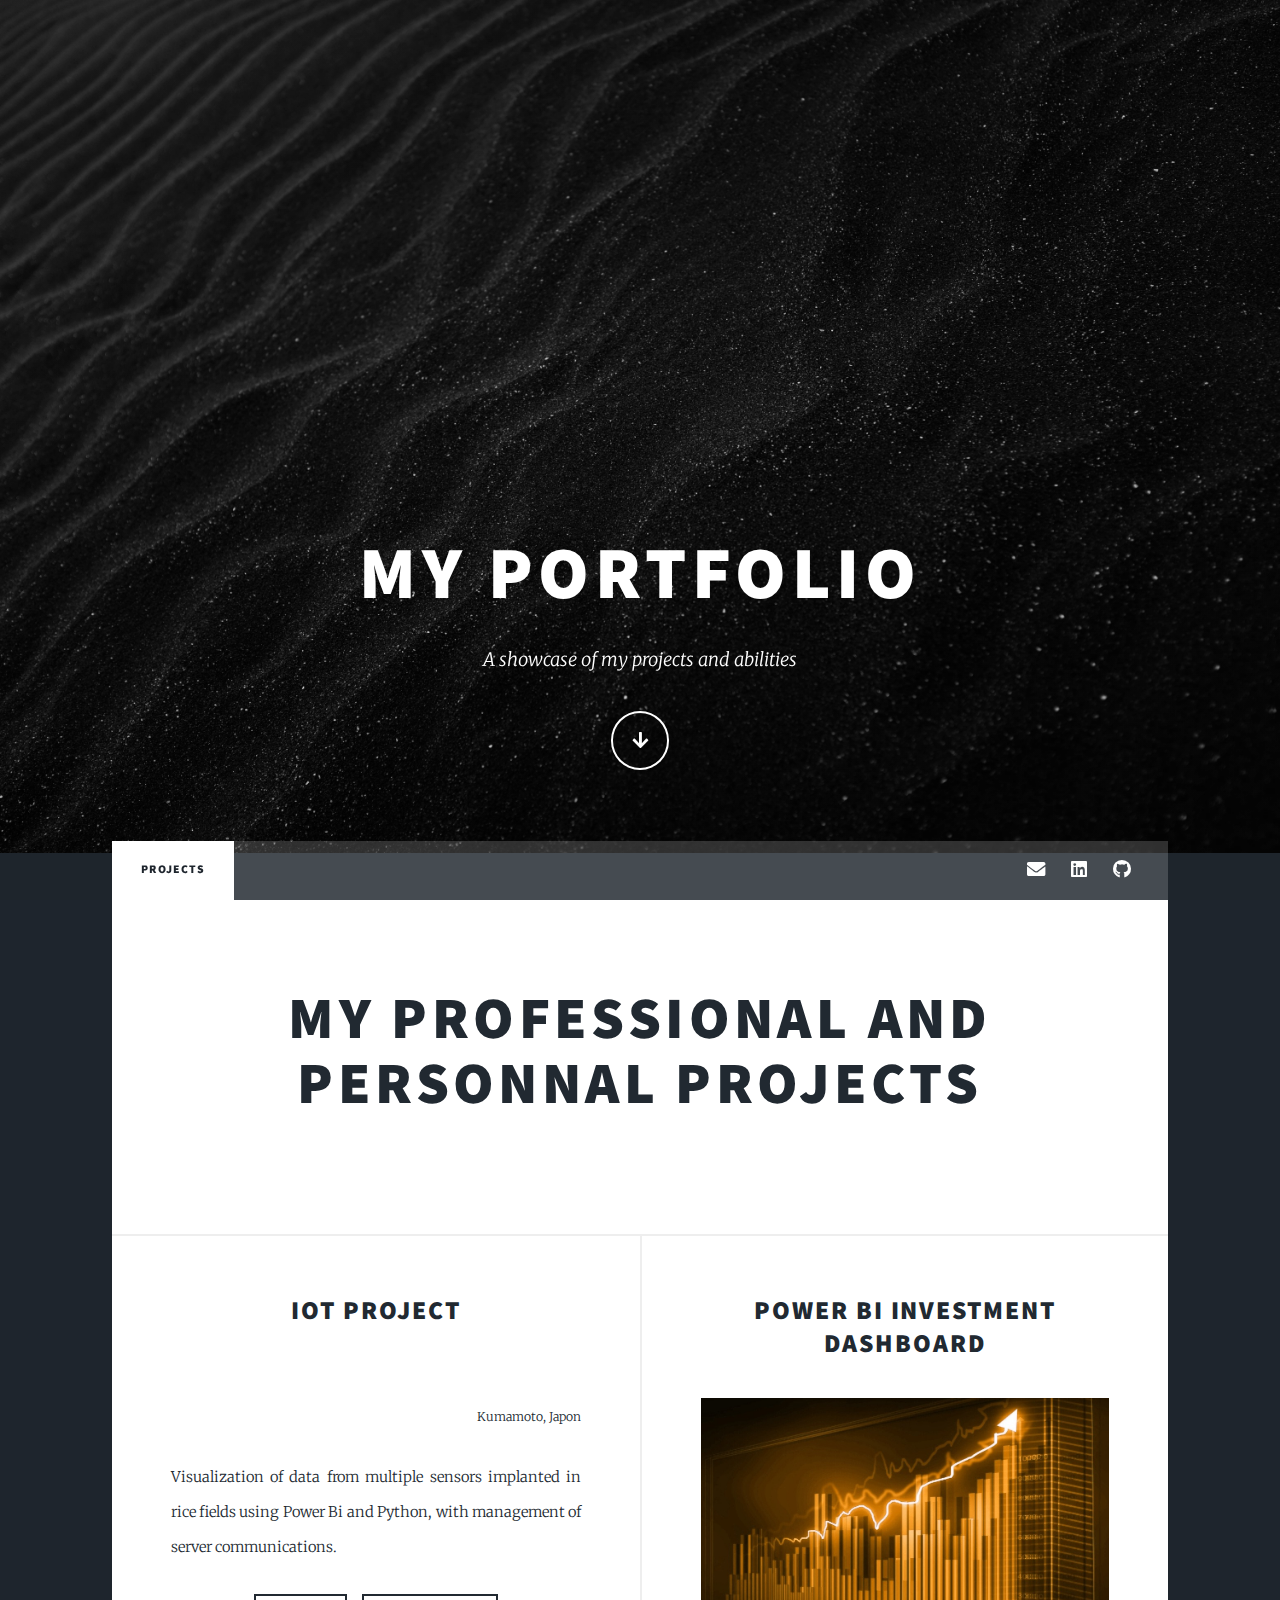
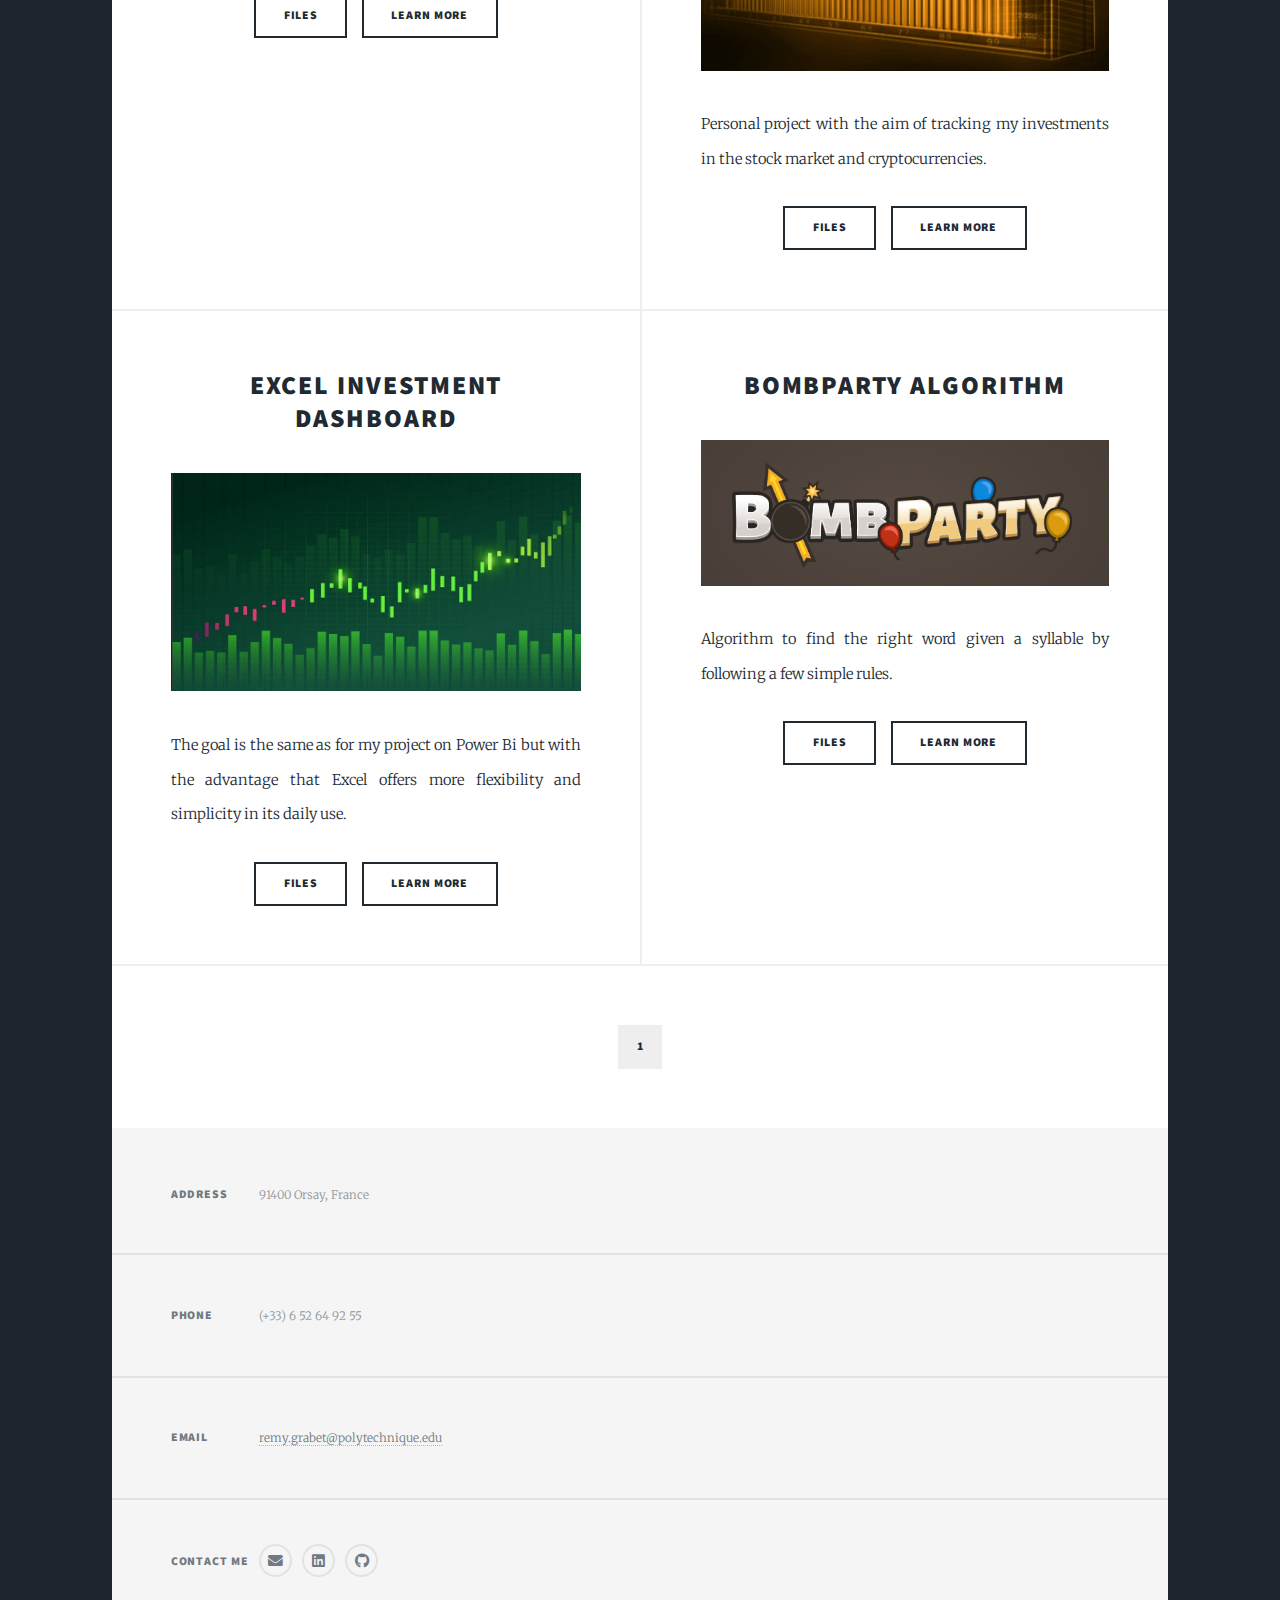
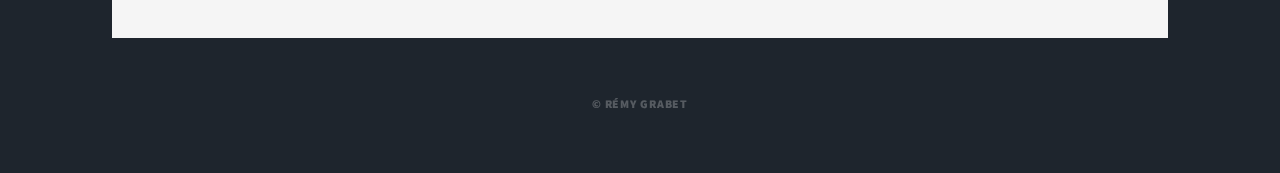
==== index.html @ b2625f57 "Add files via upload" ====
<!DOCTYPE HTML>
<!--
	Massively by HTML5 UP
	html5up.net | @ajlkn
	Free for personal and commercial use under the CCA 3.0 license (html5up.net/license)
-->
<html>
	<head>
		<title>My Portfolio</title>
		<meta charset="utf-8" />
		<meta name="viewport" content="width=device-width, initial-scale=1, user-scalable=no" />
		<link rel="stylesheet" href="assets/css/main.css" />
		<noscript><link rel="stylesheet" href="assets/css/noscript.css" /></noscript>
	</head>
	<body class="is-preload">

		<!-- Wrapper -->
			<div id="wrapper" class="fade-in">

				<!-- Intro -->
					<div id="intro">
						<h1>My Portfolio</h1>
						<p>A showcase of my projects and abilities</p>
						<ul class="actions">
							<li><a href="#header" class="button icon solid solo fa-arrow-down scrolly">Continue</a></li>
						</ul>
					</div>

				<!-- Header -->
					<header id="header">
						<a class="logo">Rémy Grabet</a>
					</header>

				<!-- Nav -->
					<nav id="nav">
						<ul class="links"> 
							<li class="active"><a>Projects</a></li>
						</ul>
						<ul class="icons">
							<li><a href="mailto:remy.grabet@polytechnique.edu" class="icon solid fa-envelope"><span class="label">Email</span></a></li>
							<li><a href="https://www.linkedin.com/in/remy-grabet-832375289/" class="icon brands fa-linkedin" target="_blank"><span class="label">Linkedin</span></a></li>
							<li><a href="https://github.com/thespicyy" class="icon brands fa-github" target="_blank"><span class="label">GitHub</span></a></li>
						</ul>						
					</nav>

				<!-- Main -->
					<div id="main">

						<!-- Featured Post -->
							<article class="post featured">
								<header class="major">
									<h2>My professional and personnal projects</h2>
								</header>
							</article>

						<!-- Posts -->
							<section class="posts">
								<article>
									<header>
										<h2><a href="iot_project.html">IOT Project</a></h2> <!-- Lier ça aux images de Power Bi que j'affiche sur une autre page -->
									</header>									
									<img src="images/iot_project.jpg" alt="" class="image fit" />
									<p style="text-align: right; font-size: smaller;">Kumamoto, Japon</p>
									<p>Visualization of data from multiple sensors implanted in rice fields using Power Bi and Python, with management of server communications.</p>
									<ul class="actions special">
										<li><a href="https://github.com/thespicyy/IOT-Project" class="button" target="_blank">Files</a></li>
										<li><a href="iot_project.html" class="button">Learn More</a></li>
									</ul>									
								</article>
								<article>
									<header>
										<h2><a href="pbi_dashboard.html">Power Bi Investment Dashboard</a></h2> <!-- Lier ça aux images de Power Bi que j'affiche sur une autre page -->
									</header>
									<img src="images/invest_pbi.jpeg" alt="" class="image fit" />
									<p>Personal project with the aim of tracking my investments in the stock market and cryptocurrencies.</p>
									<ul class="actions special">
										<li><a href="https://github.com/thespicyy/Investment-dashboard" class="button" target="_blank">Files</a></li>
										<li><a href="pbi_dashboard.html" class="button">Learn More</a></li>
									</ul>
								</article>
								<article>
									<header>
										<h2><a href="excel_dashboard.html">Excel Investment Dashboard</a></h2> <!-- Lier ça aux images de Power Bi que j'affiche sur une autre page -->
									</header>
									<img src="images/invest_excel.jpeg" alt="" class="image fit" />
									<p>The goal is the same as for my project on Power Bi but with the advantage that Excel offers more flexibility and simplicity in its daily use.</p>
									<ul class="actions special">
										<li><a href="https://github.com/thespicyy/Excel-Investment-Dashboard" class="button" target="_blank">Files</a></li>
										<li><a href="excel_dashboard.html" class="button">Learn More</a></li>
									</ul>
								</article>
								<article>
									<header>
										<h2><a href="bombparty.html">Bombparty algorithm</a></h2> <!-- Lier ça aux images de Power Bi que j'affiche sur une autre page -->
									</header>
									<img src="images/bombparty.png" alt="" class="image fit" />
									<p>Algorithm to find the right word given a syllable by following a few simple rules.</p>
									<ul class="actions special">
										<li><a href="https://github.com/thespicyy/Bombparty" class="button" target="_blank">Files</a></li>
										<li><a href="bombparty.html" class="button">Learn More</a></li>
									</ul>
								</article>
							</section>

						<!-- Footer -->
							<footer>
								<div class="pagination">
									<!--<a href="#" class="previous">Prev</a>-->
									<a class="page active">1</a>
								</div>
							</footer>

					</div>

				<!-- Footer -->
					<footer id="footer">
						<section class="split contact">
							<section class="alt">
								<h3>Address</h3>
								<p>91400 Orsay, France</p>
							</section>
							<section>
								<h3>Phone</h3>
								<p>(+33) 6 52 64 92 55</p>
							</section>
							<section>
								<h3>Email</h3>
								<p><a href="mailto:remy.grabet@polytechnique.edu">remy.grabet@polytechnique.edu</a></p>
							</section>
							<section>
								<h3>Contact me</h3>
								<ul class="icons alt">
									<li><a href="mailto:remy.grabet@polytechnique.edu" class="icon solid fa-envelope"><span class="label">Email</span></a></li>
									<li><a href="https://www.linkedin.com/in/remy-grabet-832375289/" class="icon brands fa-linkedin" target="_blank"><span class="label">Linkedin</span></a></li>
									<li><a href="https://github.com/thespicyy" class="icon brands fa-github" target="_blank"><span class="label">GitHub</span></a></li>
								</ul>
							</section>
						</section>
					</footer>

					<!-- Copyright -->
					<div id="copyright">
						<ul><li>&copy; Rémy Grabet</li></ul>
					</div>


			</div>

		<!-- Scripts -->
			<script src="assets/js/jquery.min.js"></script>
			<script src="assets/js/jquery.scrollex.min.js"></script>
			<script src="assets/js/jquery.scrolly.min.js"></script>
			<script src="assets/js/browser.min.js"></script>
			<script src="assets/js/breakpoints.min.js"></script>
			<script src="assets/js/util.js"></script>
			<script src="assets/js/main.js"></script>

	</body>
</html>
---- assets/css/main.css ----
@import url(fontawesome-all.min.css);
@import url("https://fonts.googleapis.com/css?family=Merriweather:300,700,300italic,700italic|Source+Sans+Pro:900");

/*
	Massively by HTML5 UP
	html5up.net | @ajlkn
	Free for personal and commercial use under the CCA 3.0 license (html5up.net/license)
*/

html, body, div, span, applet, object,
iframe, h1, h2, h3, h4, h5, h6, p, blockquote,
pre, a, abbr, acronym, address, big, cite,
code, del, dfn, em, img, ins, kbd, q, s, samp,
small, strike, strong, sub, sup, tt, var, b,
u, i, center, dl, dt, dd, ol, ul, li, fieldset,
form, label, legend, table, caption, tbody,
tfoot, thead, tr, th, td, article, aside,
canvas, details, embed, figure, figcaption,
footer, header, hgroup, menu, nav, output, ruby,
section, summary, time, mark, audio, video {
	margin: 0;
	padding: 0;
	border: 0;
	font-size: 100%;
	font: inherit;
	vertical-align: baseline;}

article, aside, details, figcaption, figure,
footer, header, hgroup, menu, nav, section {
	display: block;}

body {
	line-height: 1;
}

ol, ul {
	list-style: none;
}

blockquote, q {
	quotes: none;
}

	blockquote:before, blockquote:after, q:before, q:after {
		content: '';
		content: none;
	}

table {
	border-collapse: collapse;
	border-spacing: 0;
}

body {
	-webkit-text-size-adjust: none;
}

mark {
	background-color: transparent;
	color: inherit;
}

input::-moz-focus-inner {
	border: 0;
	padding: 0;
}

input, select, textarea {
	-moz-appearance: none;
	-webkit-appearance: none;
	-ms-appearance: none;
	appearance: none;
}

/* Basic */

	@-ms-viewport {
		width: device-width;
	}

	body {
		-ms-overflow-style: scrollbar;
	}

	@media screen and (max-width: 480px) {

		html, body {
			min-width: 320px;
		}

	}

	html {
		box-sizing: border-box;
	}

	*, *:before, *:after {
		box-sizing: inherit;
	}

	body {
		background-color: #1e252d;
	}

		body.is-preload *, body.is-preload *:before, body.is-preload *:after {
			-moz-animation: none !important;
			-webkit-animation: none !important;
			-ms-animation: none !important;
			animation: none !important;
			-moz-transition: none !important;
			-webkit-transition: none !important;
			-ms-transition: none !important;
			transition: none !important;
		}

/* Type */

	html {
		font-size: 16pt;
	}

		@media screen and (max-width: 1680px) {

			html {
				font-size: 12pt;
			}

		}

		@media screen and (max-width: 1280px) {

			html {
				font-size: 11pt;
			}

		}

		@media screen and (max-width: 360px) {

			html {
				font-size: 10pt;
			}

		}

	body {
		color: #212931;
	}

	body, input, select, textarea {
		font-family: "Merriweather", Georgia, serif;
		font-weight: 300;
		font-size: 1rem;
		line-height: 2.375;
	}

	a {
		-moz-transition: color 0.2s ease-in-out, background-color 0.2s ease-in-out, border-color 0.2s ease-in-out, box-shadow 0.2s ease-in-out;
		-webkit-transition: color 0.2s ease-in-out, background-color 0.2s ease-in-out, border-color 0.2s ease-in-out, box-shadow 0.2s ease-in-out;
		-ms-transition: color 0.2s ease-in-out, background-color 0.2s ease-in-out, border-color 0.2s ease-in-out, box-shadow 0.2s ease-in-out;
		transition: color 0.2s ease-in-out, background-color 0.2s ease-in-out, border-color 0.2s ease-in-out, box-shadow 0.2s ease-in-out;
		border-bottom: dotted 1px;
		text-decoration: none;
	}

		a:hover {
			border-bottom-color: transparent;
		}

	strong, b {
		font-weight: 600;
	}

	em, i {
		font-style: italic;
	}

	p {
		text-align: justify;
		margin: 0 0 2rem 0;
	}

	h1, h2, h3, h4, h5, h6 {
		font-family: "Source Sans Pro", Helvetica, sans-serif;
		font-weight: 900;
		line-height: 1.5;
		letter-spacing: 0.075em;
		text-transform: uppercase;
		margin: 0 0 1rem 0;
	}

		h1 a, h2 a, h3 a, h4 a, h5 a, h6 a {
			border-bottom: 0;
			color: inherit;
			text-decoration: none;
		}

	h1 {
		font-size: 4rem;
		line-height: 1.1;
		margin: 0 0 2rem 0;
	}

	h2 {
		font-size: 1.75rem;
		line-height: 1.3;
		margin: 0 0 1.5rem 0;
	}

	h3 {
		font-size: 1.25rem;
		margin: 0 0 1.5rem 0;
	}

	h4 {
		font-size: 1rem;
	}

	h5 {
		font-size: 0.9rem;
	}

	h6 {
		font-size: 0.8rem;
	}

	sub {
		font-size: 0.8rem;
		position: relative;
		top: 0.5rem;
	}

	sup {
		font-size: 0.8rem;
		position: relative;
		top: -0.5rem;
	}

	blockquote {
		border-left: solid 4px;
		font-style: italic;
		margin: 0 0 2rem 0;
		padding: 0.5rem 0 0.5rem 2rem;
	}

	code {
		border: solid 2px;
		font-family: "Courier New", monospace;
		font-size: 0.9rem;
		margin: 0 0.25rem;
		padding: 0.25rem 0.65rem;
	}

	pre {
		-webkit-overflow-scrolling: touch;
		font-family: "Courier New", monospace;
		font-size: 0.9rem;
		margin: 0 0 2rem 0;
	}

		pre code {
			display: block;
			line-height: 1.75;
			padding: 1rem 1.5rem;
			overflow-x: auto;
		}

	hr {
		border: 0;
		border-bottom: solid 2px;
		margin: 3rem 0;
	}

		hr.major {
			margin: 5rem 0;
		}

	.align-left {
		text-align: left;
	}

	.align-center {
		text-align: center;
	}

	.align-right {
		text-align: right;
	}

	input, select, textarea {
		color: #212931;
	}

	a {
		color: #212931;
		border-bottom-color: rgba(33, 41, 49, 0.5);
	}

		a:hover {
			border-bottom-color: transparent;
			color: #31a78c !important;
		}

	strong, b {
		color: #212931;
	}

	h1, h2, h3, h4, h5, h6 {
		color: #212931;
	}

	blockquote {
		border-left-color: #eeeeee;
	}

	code {
		background: rgba(220, 220, 220, 0.25);
		border-color: #eeeeee;
	}

	hr {
		border-bottom-color: #eeeeee;
	}

	
/* Row */

	.row {
		display: flex;
		flex-wrap: wrap;
		box-sizing: border-box;
		align-items: stretch;
	}

		.row > * {
			box-sizing: border-box;
		}

		.row.gtr-uniform > * > :last-child {
			margin-bottom: 0;
		}

		.row.aln-left {
			justify-content: flex-start;
		}

		.row.aln-center {
			justify-content: center;
		}

		.row.aln-right {
			justify-content: flex-end;
		}

		.row.aln-top {
			align-items: flex-start;
		}

		.row.aln-middle {
			align-items: center;
		}

		.row.aln-bottom {
			align-items: flex-end;
		}

		.row > .imp {
			order: -1;
		}

		.row > .col-1 {
			width: 8.33333%;
		}

		.row > .off-1 {
			margin-left: 8.33333%;
		}

		.row > .col-2 {
			width: 16.66667%;
		}

		.row > .off-2 {
			margin-left: 16.66667%;
		}

		.row > .col-3 {
			width: 25%;
		}

		.row > .off-3 {
			margin-left: 25%;
		}

		.row > .col-4 {
			width: 33.33333%;
		}

		.row > .off-4 {
			margin-left: 33.33333%;
		}

		.row > .col-5 {
			width: 41.66667%;
		}

		.row > .off-5 {
			margin-left: 41.66667%;
		}

		.row > .col-6 {
			width: 50%;
		}

		.row > .off-6 {
			margin-left: 50%;
		}

		.row > .col-7 {
			width: 58.33333%;
		}

		.row > .off-7 {
			margin-left: 58.33333%;
		}

		.row > .col-8 {
			width: 66.66667%;
		}

		.row > .off-8 {
			margin-left: 66.66667%;
		}

		.row > .col-9 {
			width: 75%;
		}

		.row > .off-9 {
			margin-left: 75%;
		}

		.row > .col-10 {
			width: 83.33333%;
		}

		.row > .off-10 {
			margin-left: 83.33333%;
		}

		.row > .col-11 {
			width: 91.66667%;
		}

		.row > .off-11 {
			margin-left: 91.66667%;
		}

		.row > .col-12 {
			width: 100%;
		}

		.row > .off-12 {
			margin-left: 100%;
		}

		.row.gtr-0 {
			margin-top: 0;
			margin-left: 0rem;
		}

			.row.gtr-0 > * {
				padding: 0 0 0 0rem;
			}

			.row.gtr-0.gtr-uniform {
				margin-top: 0rem;
			}

				.row.gtr-0.gtr-uniform > * {
					padding-top: 0rem;
				}

		.row.gtr-25 {
			margin-top: 0;
			margin-left: -0.375rem;
		}

			.row.gtr-25 > * {
				padding: 0 0 0 0.375rem;
			}

			.row.gtr-25.gtr-uniform {
				margin-top: -0.375rem;
			}

				.row.gtr-25.gtr-uniform > * {
					padding-top: 0.375rem;
				}

		.row.gtr-50 {
			margin-top: 0;
			margin-left: -0.75rem;
		}

			.row.gtr-50 > * {
				padding: 0 0 0 0.75rem;
			}

			.row.gtr-50.gtr-uniform {
				margin-top: -0.75rem;
			}

				.row.gtr-50.gtr-uniform > * {
					padding-top: 0.75rem;
				}

		.row {
			margin-top: 0;
			margin-left: -1.5rem;
		}

			.row > * {
				padding: 0 0 0 1.5rem;
			}

			.row.gtr-uniform {
				margin-top: -1.5rem;
			}

				.row.gtr-uniform > * {
					padding-top: 1.5rem;
				}

		.row.gtr-150 {
			margin-top: 0;
			margin-left: -2.25rem;
		}

			.row.gtr-150 > * {
				padding: 0 0 0 2.25rem;
			}

			.row.gtr-150.gtr-uniform {
				margin-top: -2.25rem;
			}

				.row.gtr-150.gtr-uniform > * {
					padding-top: 2.25rem;
				}

		.row.gtr-200 {
			margin-top: 0;
			margin-left: -3rem;
		}

			.row.gtr-200 > * {
				padding: 0 0 0 3rem;
			}

			.row.gtr-200.gtr-uniform {
				margin-top: -3rem;
			}

				.row.gtr-200.gtr-uniform > * {
					padding-top: 3rem;
				}

		@media screen and (max-width: 1680px) {

			.row {
				display: flex;
				flex-wrap: wrap;
				box-sizing: border-box;
				align-items: stretch;
			}

				.row > * {
					box-sizing: border-box;
				}

				.row.gtr-uniform > * > :last-child {
					margin-bottom: 0;
				}

				.row.aln-left {
					justify-content: flex-start;
				}

				.row.aln-center {
					justify-content: center;
				}

				.row.aln-right {
					justify-content: flex-end;
				}

				.row.aln-top {
					align-items: flex-start;
				}

				.row.aln-middle {
					align-items: center;
				}

				.row.aln-bottom {
					align-items: flex-end;
				}

				.row > .imp-xlarge {
					order: -1;
				}

				.row > .col-1-xlarge {
					width: 8.33333%;
				}

				.row > .off-1-xlarge {
					margin-left: 8.33333%;
				}

				.row > .col-2-xlarge {
					width: 16.66667%;
				}

				.row > .off-2-xlarge {
					margin-left: 16.66667%;
				}

				.row > .col-3-xlarge {
					width: 25%;
				}

				.row > .off-3-xlarge {
					margin-left: 25%;
				}

				.row > .col-4-xlarge {
					width: 33.33333%;
				}

				.row > .off-4-xlarge {
					margin-left: 33.33333%;
				}

				.row > .col-5-xlarge {
					width: 41.66667%;
				}

				.row > .off-5-xlarge {
					margin-left: 41.66667%;
				}

				.row > .col-6-xlarge {
					width: 50%;
				}

				.row > .off-6-xlarge {
					margin-left: 50%;
				}

				.row > .col-7-xlarge {
					width: 58.33333%;
				}

				.row > .off-7-xlarge {
					margin-left: 58.33333%;
				}

				.row > .col-8-xlarge {
					width: 66.66667%;
				}

				.row > .off-8-xlarge {
					margin-left: 66.66667%;
				}

				.row > .col-9-xlarge {
					width: 75%;
				}

				.row > .off-9-xlarge {
					margin-left: 75%;
				}

				.row > .col-10-xlarge {
					width: 83.33333%;
				}

				.row > .off-10-xlarge {
					margin-left: 83.33333%;
				}

				.row > .col-11-xlarge {
					width: 91.66667%;
				}

				.row > .off-11-xlarge {
					margin-left: 91.66667%;
				}

				.row > .col-12-xlarge {
					width: 100%;
				}

				.row > .off-12-xlarge {
					margin-left: 100%;
				}

				.row.gtr-0 {
					margin-top: 0;
					margin-left: 0rem;
				}

					.row.gtr-0 > * {
						padding: 0 0 0 0rem;
					}

					.row.gtr-0.gtr-uniform {
						margin-top: 0rem;
					}

						.row.gtr-0.gtr-uniform > * {
							padding-top: 0rem;
						}

				.row.gtr-25 {
					margin-top: 0;
					margin-left: -0.375rem;
				}

					.row.gtr-25 > * {
						padding: 0 0 0 0.375rem;
					}

					.row.gtr-25.gtr-uniform {
						margin-top: -0.375rem;
					}

						.row.gtr-25.gtr-uniform > * {
							padding-top: 0.375rem;
						}

				.row.gtr-50 {
					margin-top: 0;
					margin-left: -0.75rem;
				}

					.row.gtr-50 > * {
						padding: 0 0 0 0.75rem;
					}

					.row.gtr-50.gtr-uniform {
						margin-top: -0.75rem;
					}

						.row.gtr-50.gtr-uniform > * {
							padding-top: 0.75rem;
						}

				.row {
					margin-top: 0;
					margin-left: -1.5rem;
				}

					.row > * {
						padding: 0 0 0 1.5rem;
					}

					.row.gtr-uniform {
						margin-top: -1.5rem;
					}

						.row.gtr-uniform > * {
							padding-top: 1.5rem;
						}

				.row.gtr-150 {
					margin-top: 0;
					margin-left: -2.25rem;
				}

					.row.gtr-150 > * {
						padding: 0 0 0 2.25rem;
					}

					.row.gtr-150.gtr-uniform {
						margin-top: -2.25rem;
					}

						.row.gtr-150.gtr-uniform > * {
							padding-top: 2.25rem;
						}

				.row.gtr-200 {
					margin-top: 0;
					margin-left: -3rem;
				}

					.row.gtr-200 > * {
						padding: 0 0 0 3rem;
					}

					.row.gtr-200.gtr-uniform {
						margin-top: -3rem;
					}

						.row.gtr-200.gtr-uniform > * {
							padding-top: 3rem;
						}

		}

		@media screen and (max-width: 1280px) {

			.row {
				display: flex;
				flex-wrap: wrap;
				box-sizing: border-box;
				align-items: stretch;
			}

				.row > * {
					box-sizing: border-box;
				}

				.row.gtr-uniform > * > :last-child {
					margin-bottom: 0;
				}

				.row.aln-left {
					justify-content: flex-start;
				}

				.row.aln-center {
					justify-content: center;
				}

				.row.aln-right {
					justify-content: flex-end;
				}

				.row.aln-top {
					align-items: flex-start;
				}

				.row.aln-middle {
					align-items: center;
				}

				.row.aln-bottom {
					align-items: flex-end;
				}

				.row > .imp-large {
					order: -1;
				}

				.row > .col-1-large {
					width: 8.33333%;
				}

				.row > .off-1-large {
					margin-left: 8.33333%;
				}

				.row > .col-2-large {
					width: 16.66667%;
				}

				.row > .off-2-large {
					margin-left: 16.66667%;
				}

				.row > .col-3-large {
					width: 25%;
				}

				.row > .off-3-large {
					margin-left: 25%;
				}

				.row > .col-4-large {
					width: 33.33333%;
				}

				.row > .off-4-large {
					margin-left: 33.33333%;
				}

				.row > .col-5-large {
					width: 41.66667%;
				}

				.row > .off-5-large {
					margin-left: 41.66667%;
				}

				.row > .col-6-large {
					width: 50%;
				}

				.row > .off-6-large {
					margin-left: 50%;
				}

				.row > .col-7-large {
					width: 58.33333%;
				}

				.row > .off-7-large {
					margin-left: 58.33333%;
				}

				.row > .col-8-large {
					width: 66.66667%;
				}

				.row > .off-8-large {
					margin-left: 66.66667%;
				}

				.row > .col-9-large {
					width: 75%;
				}

				.row > .off-9-large {
					margin-left: 75%;
				}

				.row > .col-10-large {
					width: 83.33333%;
				}

				.row > .off-10-large {
					margin-left: 83.33333%;
				}

				.row > .col-11-large {
					width: 91.66667%;
				}

				.row > .off-11-large {
					margin-left: 91.66667%;
				}

				.row > .col-12-large {
					width: 100%;
				}

				.row > .off-12-large {
					margin-left: 100%;
				}

				.row.gtr-0 {
					margin-top: 0;
					margin-left: 0rem;
				}

					.row.gtr-0 > * {
						padding: 0 0 0 0rem;
					}

					.row.gtr-0.gtr-uniform {
						margin-top: 0rem;
					}

						.row.gtr-0.gtr-uniform > * {
							padding-top: 0rem;
						}

				.row.gtr-25 {
					margin-top: 0;
					margin-left: -0.375rem;
				}

					.row.gtr-25 > * {
						padding: 0 0 0 0.375rem;
					}

					.row.gtr-25.gtr-uniform {
						margin-top: -0.375rem;
					}

						.row.gtr-25.gtr-uniform > * {
							padding-top: 0.375rem;
						}

				.row.gtr-50 {
					margin-top: 0;
					margin-left: -0.75rem;
				}

					.row.gtr-50 > * {
						padding: 0 0 0 0.75rem;
					}

					.row.gtr-50.gtr-uniform {
						margin-top: -0.75rem;
					}

						.row.gtr-50.gtr-uniform > * {
							padding-top: 0.75rem;
						}

				.row {
					margin-top: 0;
					margin-left: -1.5rem;
				}

					.row > * {
						padding: 0 0 0 1.5rem;
					}

					.row.gtr-uniform {
						margin-top: -1.5rem;
					}

						.row.gtr-uniform > * {
							padding-top: 1.5rem;
						}

				.row.gtr-150 {
					margin-top: 0;
					margin-left: -2.25rem;
				}

					.row.gtr-150 > * {
						padding: 0 0 0 2.25rem;
					}

					.row.gtr-150.gtr-uniform {
						margin-top: -2.25rem;
					}

						.row.gtr-150.gtr-uniform > * {
							padding-top: 2.25rem;
						}

				.row.gtr-200 {
					margin-top: 0;
					margin-left: -3rem;
				}

					.row.gtr-200 > * {
						padding: 0 0 0 3rem;
					}

					.row.gtr-200.gtr-uniform {
						margin-top: -3rem;
					}

						.row.gtr-200.gtr-uniform > * {
							padding-top: 3rem;
						}

		}

		@media screen and (max-width: 980px) {

			.row {
				display: flex;
				flex-wrap: wrap;
				box-sizing: border-box;
				align-items: stretch;
			}

				.row > * {
					box-sizing: border-box;
				}

				.row.gtr-uniform > * > :last-child {
					margin-bottom: 0;
				}

				.row.aln-left {
					justify-content: flex-start;
				}

				.row.aln-center {
					justify-content: center;
				}

				.row.aln-right {
					justify-content: flex-end;
				}

				.row.aln-top {
					align-items: flex-start;
				}

				.row.aln-middle {
					align-items: center;
				}

				.row.aln-bottom {
					align-items: flex-end;
				}

				.row > .imp-medium {
					order: -1;
				}

				.row > .col-1-medium {
					width: 8.33333%;
				}

				.row > .off-1-medium {
					margin-left: 8.33333%;
				}

				.row > .col-2-medium {
					width: 16.66667%;
				}

				.row > .off-2-medium {
					margin-left: 16.66667%;
				}

				.row > .col-3-medium {
					width: 25%;
				}

				.row > .off-3-medium {
					margin-left: 25%;
				}

				.row > .col-4-medium {
					width: 33.33333%;
				}

				.row > .off-4-medium {
					margin-left: 33.33333%;
				}

				.row > .col-5-medium {
					width: 41.66667%;
				}

				.row > .off-5-medium {
					margin-left: 41.66667%;
				}

				.row > .col-6-medium {
					width: 50%;
				}

				.row > .off-6-medium {
					margin-left: 50%;
				}

				.row > .col-7-medium {
					width: 58.33333%;
				}

				.row > .off-7-medium {
					margin-left: 58.33333%;
				}

				.row > .col-8-medium {
					width: 66.66667%;
				}

				.row > .off-8-medium {
					margin-left: 66.66667%;
				}

				.row > .col-9-medium {
					width: 75%;
				}

				.row > .off-9-medium {
					margin-left: 75%;
				}

				.row > .col-10-medium {
					width: 83.33333%;
				}

				.row > .off-10-medium {
					margin-left: 83.33333%;
				}

				.row > .col-11-medium {
					width: 91.66667%;
				}

				.row > .off-11-medium {
					margin-left: 91.66667%;
				}

				.row > .col-12-medium {
					width: 100%;
				}

				.row > .off-12-medium {
					margin-left: 100%;
				}

				.row.gtr-0 {
					margin-top: 0;
					margin-left: 0rem;
				}

					.row.gtr-0 > * {
						padding: 0 0 0 0rem;
					}

					.row.gtr-0.gtr-uniform {
						margin-top: 0rem;
					}

						.row.gtr-0.gtr-uniform > * {
							padding-top: 0rem;
						}

				.row.gtr-25 {
					margin-top: 0;
					margin-left: -0.375rem;
				}

					.row.gtr-25 > * {
						padding: 0 0 0 0.375rem;
					}

					.row.gtr-25.gtr-uniform {
						margin-top: -0.375rem;
					}

						.row.gtr-25.gtr-uniform > * {
							padding-top: 0.375rem;
						}

				.row.gtr-50 {
					margin-top: 0;
					margin-left: -0.75rem;
				}

					.row.gtr-50 > * {
						padding: 0 0 0 0.75rem;
					}

					.row.gtr-50.gtr-uniform {
						margin-top: -0.75rem;
					}

						.row.gtr-50.gtr-uniform > * {
							padding-top: 0.75rem;
						}

				.row {
					margin-top: 0;
					margin-left: -1.5rem;
				}

					.row > * {
						padding: 0 0 0 1.5rem;
					}

					.row.gtr-uniform {
						margin-top: -1.5rem;
					}

						.row.gtr-uniform > * {
							padding-top: 1.5rem;
						}

				.row.gtr-150 {
					margin-top: 0;
					margin-left: -2.25rem;
				}

					.row.gtr-150 > * {
						padding: 0 0 0 2.25rem;
					}

					.row.gtr-150.gtr-uniform {
						margin-top: -2.25rem;
					}

						.row.gtr-150.gtr-uniform > * {
							padding-top: 2.25rem;
						}

				.row.gtr-200 {
					margin-top: 0;
					margin-left: -3rem;
				}

					.row.gtr-200 > * {
						padding: 0 0 0 3rem;
					}

					.row.gtr-200.gtr-uniform {
						margin-top: -3rem;
					}

						.row.gtr-200.gtr-uniform > * {
							padding-top: 3rem;
						}

		}

		@media screen and (max-width: 736px) {

			.row {
				display: flex;
				flex-wrap: wrap;
				box-sizing: border-box;
				align-items: stretch;
			}

				.row > * {
					box-sizing: border-box;
				}

				.row.gtr-uniform > * > :last-child {
					margin-bottom: 0;
				}

				.row.aln-left {
					justify-content: flex-start;
				}

				.row.aln-center {
					justify-content: center;
				}

				.row.aln-right {
					justify-content: flex-end;
				}

				.row.aln-top {
					align-items: flex-start;
				}

				.row.aln-middle {
					align-items: center;
				}

				.row.aln-bottom {
					align-items: flex-end;
				}

				.row > .imp-small {
					order: -1;
				}

				.row > .col-1-small {
					width: 8.33333%;
				}

				.row > .off-1-small {
					margin-left: 8.33333%;
				}

				.row > .col-2-small {
					width: 16.66667%;
				}

				.row > .off-2-small {
					margin-left: 16.66667%;
				}

				.row > .col-3-small {
					width: 25%;
				}

				.row > .off-3-small {
					margin-left: 25%;
				}

				.row > .col-4-small {
					width: 33.33333%;
				}

				.row > .off-4-small {
					margin-left: 33.33333%;
				}

				.row > .col-5-small {
					width: 41.66667%;
				}

				.row > .off-5-small {
					margin-left: 41.66667%;
				}

				.row > .col-6-small {
					width: 50%;
				}

				.row > .off-6-small {
					margin-left: 50%;
				}

				.row > .col-7-small {
					width: 58.33333%;
				}

				.row > .off-7-small {
					margin-left: 58.33333%;
				}

				.row > .col-8-small {
					width: 66.66667%;
				}

				.row > .off-8-small {
					margin-left: 66.66667%;
				}

				.row > .col-9-small {
					width: 75%;
				}

				.row > .off-9-small {
					margin-left: 75%;
				}

				.row > .col-10-small {
					width: 83.33333%;
				}

				.row > .off-10-small {
					margin-left: 83.33333%;
				}

				.row > .col-11-small {
					width: 91.66667%;
				}

				.row > .off-11-small {
					margin-left: 91.66667%;
				}

				.row > .col-12-small {
					width: 100%;
				}

				.row > .off-12-small {
					margin-left: 100%;
				}

				.row.gtr-0 {
					margin-top: 0;
					margin-left: 0rem;
				}

					.row.gtr-0 > * {
						padding: 0 0 0 0rem;
					}

					.row.gtr-0.gtr-uniform {
						margin-top: 0rem;
					}

						.row.gtr-0.gtr-uniform > * {
							padding-top: 0rem;
						}

				.row.gtr-25 {
					margin-top: 0;
					margin-left: -0.375rem;
				}

					.row.gtr-25 > * {
						padding: 0 0 0 0.375rem;
					}

					.row.gtr-25.gtr-uniform {
						margin-top: -0.375rem;
					}

						.row.gtr-25.gtr-uniform > * {
							padding-top: 0.375rem;
						}

				.row.gtr-50 {
					margin-top: 0;
					margin-left: -0.75rem;
				}

					.row.gtr-50 > * {
						padding: 0 0 0 0.75rem;
					}

					.row.gtr-50.gtr-uniform {
						margin-top: -0.75rem;
					}

						.row.gtr-50.gtr-uniform > * {
							padding-top: 0.75rem;
						}

				.row {
					margin-top: 0;
					margin-left: -1.5rem;
				}

					.row > * {
						padding: 0 0 0 1.5rem;
					}

					.row.gtr-uniform {
						margin-top: -1.5rem;
					}

						.row.gtr-uniform > * {
							padding-top: 1.5rem;
						}

				.row.gtr-150 {
					margin-top: 0;
					margin-left: -2.25rem;
				}

					.row.gtr-150 > * {
						padding: 0 0 0 2.25rem;
					}

					.row.gtr-150.gtr-uniform {
						margin-top: -2.25rem;
					}

						.row.gtr-150.gtr-uniform > * {
							padding-top: 2.25rem;
						}

				.row.gtr-200 {
					margin-top: 0;
					margin-left: -3rem;
				}

					.row.gtr-200 > * {
						padding: 0 0 0 3rem;
					}

					.row.gtr-200.gtr-uniform {
						margin-top: -3rem;
					}

						.row.gtr-200.gtr-uniform > * {
							padding-top: 3rem;
						}

		}

		@media screen and (max-width: 480px) {

			.row {
				display: flex;
				flex-wrap: wrap;
				box-sizing: border-box;
				align-items: stretch;
			}

				.row > * {
					box-sizing: border-box;
				}

				.row.gtr-uniform > * > :last-child {
					margin-bottom: 0;
				}

				.row.aln-left {
					justify-content: flex-start;
				}

				.row.aln-center {
					justify-content: center;
				}

				.row.aln-right {
					justify-content: flex-end;
				}

				.row.aln-top {
					align-items: flex-start;
				}

				.row.aln-middle {
					align-items: center;
				}

				.row.aln-bottom {
					align-items: flex-end;
				}

				.row > .imp-xsmall {
					order: -1;
				}

				.row > .col-1-xsmall {
					width: 8.33333%;
				}

				.row > .off-1-xsmall {
					margin-left: 8.33333%;
				}

				.row > .col-2-xsmall {
					width: 16.66667%;
				}

				.row > .off-2-xsmall {
					margin-left: 16.66667%;
				}

				.row > .col-3-xsmall {
					width: 25%;
				}

				.row > .off-3-xsmall {
					margin-left: 25%;
				}

				.row > .col-4-xsmall {
					width: 33.33333%;
				}

				.row > .off-4-xsmall {
					margin-left: 33.33333%;
				}

				.row > .col-5-xsmall {
					width: 41.66667%;
				}

				.row > .off-5-xsmall {
					margin-left: 41.66667%;
				}

				.row > .col-6-xsmall {
					width: 50%;
				}

				.row > .off-6-xsmall {
					margin-left: 50%;
				}

				.row > .col-7-xsmall {
					width: 58.33333%;
				}

				.row > .off-7-xsmall {
					margin-left: 58.33333%;
				}

				.row > .col-8-xsmall {
					width: 66.66667%;
				}

				.row > .off-8-xsmall {
					margin-left: 66.66667%;
				}

				.row > .col-9-xsmall {
					width: 75%;
				}

				.row > .off-9-xsmall {
					margin-left: 75%;
				}

				.row > .col-10-xsmall {
					width: 83.33333%;
				}

				.row > .off-10-xsmall {
					margin-left: 83.33333%;
				}

				.row > .col-11-xsmall {
					width: 91.66667%;
				}

				.row > .off-11-xsmall {
					margin-left: 91.66667%;
				}

				.row > .col-12-xsmall {
					width: 100%;
				}

				.row > .off-12-xsmall {
					margin-left: 100%;
				}

				.row.gtr-0 {
					margin-top: 0;
					margin-left: 0rem;
				}

					.row.gtr-0 > * {
						padding: 0 0 0 0rem;
					}

					.row.gtr-0.gtr-uniform {
						margin-top: 0rem;
					}

						.row.gtr-0.gtr-uniform > * {
							padding-top: 0rem;
						}

				.row.gtr-25 {
					margin-top: 0;
					margin-left: -0.375rem;
				}

					.row.gtr-25 > * {
						padding: 0 0 0 0.375rem;
					}

					.row.gtr-25.gtr-uniform {
						margin-top: -0.375rem;
					}

						.row.gtr-25.gtr-uniform > * {
							padding-top: 0.375rem;
						}

				.row.gtr-50 {
					margin-top: 0;
					margin-left: -0.75rem;
				}

					.row.gtr-50 > * {
						padding: 0 0 0 0.75rem;
					}

					.row.gtr-50.gtr-uniform {
						margin-top: -0.75rem;
					}

						.row.gtr-50.gtr-uniform > * {
							padding-top: 0.75rem;
						}

				.row {
					margin-top: 0;
					margin-left: -1.5rem;
				}

					.row > * {
						padding: 0 0 0 1.5rem;
					}

					.row.gtr-uniform {
						margin-top: -1.5rem;
					}

						.row.gtr-uniform > * {
							padding-top: 1.5rem;
						}

				.row.gtr-150 {
					margin-top: 0;
					margin-left: -2.25rem;
				}

					.row.gtr-150 > * {
						padding: 0 0 0 2.25rem;
					}

					.row.gtr-150.gtr-uniform {
						margin-top: -2.25rem;
					}

						.row.gtr-150.gtr-uniform > * {
							padding-top: 2.25rem;
						}

				.row.gtr-200 {
					margin-top: 0;
					margin-left: -3rem;
				}

					.row.gtr-200 > * {
						padding: 0 0 0 3rem;
					}

					.row.gtr-200.gtr-uniform {
						margin-top: -3rem;
					}

						.row.gtr-200.gtr-uniform > * {
							padding-top: 3rem;
						}

		}

		@media screen and (max-width: 360px) {

			.row {
				display: flex;
				flex-wrap: wrap;
				box-sizing: border-box;
				align-items: stretch;
			}

				.row > * {
					box-sizing: border-box;
				}

				.row.gtr-uniform > * > :last-child {
					margin-bottom: 0;
				}

				.row.aln-left {
					justify-content: flex-start;
				}

				.row.aln-center {
					justify-content: center;
				}

				.row.aln-right {
					justify-content: flex-end;
				}

				.row.aln-top {
					align-items: flex-start;
				}

				.row.aln-middle {
					align-items: center;
				}

				.row.aln-bottom {
					align-items: flex-end;
				}

				.row > .imp-xxsmall {
					order: -1;
				}

				.row > .col-1-xxsmall {
					width: 8.33333%;
				}

				.row > .off-1-xxsmall {
					margin-left: 8.33333%;
				}

				.row > .col-2-xxsmall {
					width: 16.66667%;
				}

				.row > .off-2-xxsmall {
					margin-left: 16.66667%;
				}

				.row > .col-3-xxsmall {
					width: 25%;
				}

				.row > .off-3-xxsmall {
					margin-left: 25%;
				}

				.row > .col-4-xxsmall {
					width: 33.33333%;
				}

				.row > .off-4-xxsmall {
					margin-left: 33.33333%;
				}

				.row > .col-5-xxsmall {
					width: 41.66667%;
				}

				.row > .off-5-xxsmall {
					margin-left: 41.66667%;
				}

				.row > .col-6-xxsmall {
					width: 50%;
				}

				.row > .off-6-xxsmall {
					margin-left: 50%;
				}

				.row > .col-7-xxsmall {
					width: 58.33333%;
				}

				.row > .off-7-xxsmall {
					margin-left: 58.33333%;
				}

				.row > .col-8-xxsmall {
					width: 66.66667%;
				}

				.row > .off-8-xxsmall {
					margin-left: 66.66667%;
				}

				.row > .col-9-xxsmall {
					width: 75%;
				}

				.row > .off-9-xxsmall {
					margin-left: 75%;
				}

				.row > .col-10-xxsmall {
					width: 83.33333%;
				}

				.row > .off-10-xxsmall {
					margin-left: 83.33333%;
				}

				.row > .col-11-xxsmall {
					width: 91.66667%;
				}

				.row > .off-11-xxsmall {
					margin-left: 91.66667%;
				}

				.row > .col-12-xxsmall {
					width: 100%;
				}

				.row > .off-12-xxsmall {
					margin-left: 100%;
				}

				.row.gtr-0 {
					margin-top: 0;
					margin-left: 0rem;
				}

					.row.gtr-0 > * {
						padding: 0 0 0 0rem;
					}

					.row.gtr-0.gtr-uniform {
						margin-top: 0rem;
					}

						.row.gtr-0.gtr-uniform > * {
							padding-top: 0rem;
						}

				.row.gtr-25 {
					margin-top: 0;
					margin-left: -0.375rem;
				}

					.row.gtr-25 > * {
						padding: 0 0 0 0.375rem;
					}

					.row.gtr-25.gtr-uniform {
						margin-top: -0.375rem;
					}

						.row.gtr-25.gtr-uniform > * {
							padding-top: 0.375rem;
						}

				.row.gtr-50 {
					margin-top: 0;
					margin-left: -0.75rem;
				}

					.row.gtr-50 > * {
						padding: 0 0 0 0.75rem;
					}

					.row.gtr-50.gtr-uniform {
						margin-top: -0.75rem;
					}

						.row.gtr-50.gtr-uniform > * {
							padding-top: 0.75rem;
						}

				.row {
					margin-top: 0;
					margin-left: -1.5rem;
				}

					.row > * {
						padding: 0 0 0 1.5rem;
					}

					.row.gtr-uniform {
						margin-top: -1.5rem;
					}

						.row.gtr-uniform > * {
							padding-top: 1.5rem;
						}

				.row.gtr-150 {
					margin-top: 0;
					margin-left: -2.25rem;
				}

					.row.gtr-150 > * {
						padding: 0 0 0 2.25rem;
					}

					.row.gtr-150.gtr-uniform {
						margin-top: -2.25rem;
					}

						.row.gtr-150.gtr-uniform > * {
							padding-top: 2.25rem;
						}

				.row.gtr-200 {
					margin-top: 0;
					margin-left: -3rem;
				}

					.row.gtr-200 > * {
						padding: 0 0 0 3rem;
					}

					.row.gtr-200.gtr-uniform {
						margin-top: -3rem;
					}

						.row.gtr-200.gtr-uniform > * {
							padding-top: 3rem;
						}

		}

/* Box */

	.box {
		border: solid 2px;
		margin-bottom: 2rem;
		padding: 1.5rem;
	}

		.box > :last-child,
		.box > :last-child > :last-child,
		.box > :last-child > :last-child > :last-child {
			margin-bottom: 0;
		}

		.box.alt {
			border: 0;
			border-radius: 0;
			padding: 0;
		}

	.box {
		border-color: #eeeeee;
	}

/* Button */

	input[type="submit"],
	input[type="reset"],
	input[type="button"],
	button,
	.button {
		-moz-appearance: none;
		-webkit-appearance: none;
		-ms-appearance: none;
		appearance: none;
		-moz-transition: background-color 0.2s ease-in-out, box-shadow 0.2s ease-in-out, color 0.2s ease-in-out;
		-webkit-transition: background-color 0.2s ease-in-out, box-shadow 0.2s ease-in-out, color 0.2s ease-in-out;
		-ms-transition: background-color 0.2s ease-in-out, box-shadow 0.2s ease-in-out, color 0.2s ease-in-out;
		transition: background-color 0.2s ease-in-out, box-shadow 0.2s ease-in-out, color 0.2s ease-in-out;
		border: 0;
		border-radius: 0;
		cursor: pointer;
		display: inline-block;
		font-family: "Source Sans Pro", Helvetica, sans-serif;
		font-size: 0.8rem;
		font-weight: 900;
		letter-spacing: 0.075em;
		height: 3rem;
		line-height: 3rem;
		padding: 0 2rem;
		text-align: center;
		text-decoration: none;
		text-transform: uppercase;
		white-space: nowrap;
	}

		input[type="submit"].icon:before,
		input[type="reset"].icon:before,
		input[type="button"].icon:before,
		button.icon:before,
		.button.icon:before {
			margin-right: 0.5rem;
		}

		input[type="submit"].icon.solo,
		input[type="reset"].icon.solo,
		input[type="button"].icon.solo,
		button.icon.solo,
		.button.icon.solo {
			position: relative;
			width: 4rem;
			height: 4rem;
			line-height: 4rem;
			border-radius: 4rem;
			text-indent: 4rem;
			overflow: hidden;
			padding: 0;
			white-space: nowrap;
		}

			input[type="submit"].icon.solo:before,
			input[type="reset"].icon.solo:before,
			input[type="button"].icon.solo:before,
			button.icon.solo:before,
			.button.icon.solo:before {
				position: absolute;
				display: block;
				top: 0;
				left: 0;
				width: inherit;
				height: inherit;
				line-height: inherit;
				font-size: 1.25rem;
				margin-right: 0;
				text-align: center;
				text-indent: 0;
			}

		input[type="submit"].fit,
		input[type="reset"].fit,
		input[type="button"].fit,
		button.fit,
		.button.fit {
			width: 100%;
		}

		input[type="submit"].small,
		input[type="reset"].small,
		input[type="button"].small,
		button.small,
		.button.small {
			font-size: 0.7rem;
			height: 2.5rem;
			line-height: 2.5rem;
			padding: 0 1.5rem;
		}

		input[type="submit"].large,
		input[type="reset"].large,
		input[type="button"].large,
		button.large,
		.button.large {
			font-size: 0.9rem;
			height: 3.5rem;
			line-height: 3.5rem;
			padding: 0 2.75rem;
		}

		@media screen and (max-width: 980px) {

			input[type="submit"],
			input[type="reset"],
			input[type="button"],
			button,
			.button {
				font-size: 0.9rem;
				height: 3.25rem;
				line-height: 3.25rem;
			}

				input[type="submit"].large,
				input[type="reset"].large,
				input[type="button"].large,
				button.large,
				.button.large {
					font-size: 1rem;
					height: 3.75rem;
					line-height: 3.75rem;
				}

		}

		input[type="submit"].disabled, input[type="submit"]:disabled,
		input[type="reset"].disabled,
		input[type="reset"]:disabled,
		input[type="button"].disabled,
		input[type="button"]:disabled,
		button.disabled,
		button:disabled,
		.button.disabled,
		.button:disabled {
			pointer-events: none;
			opacity: 0.25;
		}

	input[type="submit"],
	input[type="reset"],
	input[type="button"],
	button,
	.button {
		background-color: transparent;
		box-shadow: inset 0 0 0 2px #212931;
		color: #212931 !important;
	}

		input[type="submit"]:hover,
		input[type="reset"]:hover,
		input[type="button"]:hover,
		button:hover,
		.button:hover {
			box-shadow: inset 0 0 0 2px #31a78c;
			color: #31a78c !important;
		}

		input[type="submit"].primary,
		input[type="reset"].primary,
		input[type="button"].primary,
		button.primary,
		.button.primary {
			background-color: #212931;
			box-shadow: none;
			color: #ffffff !important;
		}

			input[type="submit"].primary:hover,
			input[type="reset"].primary:hover,
			input[type="button"].primary:hover,
			button.primary:hover,
			.button.primary:hover {
				background-color: #31a78c;
			}

/* Form */

	form {
		margin: 0 0 2rem 0;
	}

		form > :last-child {
			margin-bottom: 0;
		}

		form > .fields {
			display: -moz-flex;
			display: -webkit-flex;
			display: -ms-flex;
			display: flex;
			-moz-flex-wrap: wrap;
			-webkit-flex-wrap: wrap;
			-ms-flex-wrap: wrap;
			flex-wrap: wrap;
			width: calc(100% + 3rem);
			margin: -1.5rem 0 2rem -1.5rem;
		}

			form > .fields > .field {
				-moz-flex-grow: 0;
				-webkit-flex-grow: 0;
				-ms-flex-grow: 0;
				flex-grow: 0;
				-moz-flex-shrink: 0;
				-webkit-flex-shrink: 0;
				-ms-flex-shrink: 0;
				flex-shrink: 0;
				padding: 1.5rem 0 0 1.5rem;
				width: calc(100% - 1.5rem);
			}

				form > .fields > .field.half {
					width: calc(50% - 0.75rem);
				}

				form > .fields > .field.third {
					width: calc(100%/3 - 0.5rem);
				}

				form > .fields > .field.quarter {
					width: calc(25% - 0.375rem);
				}

		@media screen and (max-width: 480px) {

			form > .fields {
				width: calc(100% + 3rem);
				margin: -1.5rem 0 2rem -1.5rem;
			}

				form > .fields > .field {
					padding: 1.5rem 0 0 1.5rem;
					width: calc(100% - 1.5rem);
				}

					form > .fields > .field.half {
						width: calc(100% - 1.5rem);
					}

					form > .fields > .field.third {
						width: calc(100% - 1.5rem);
					}

					form > .fields > .field.quarter {
						width: calc(100% - 1.5rem);
					}

		}

	label {
		display: block;
		font-family: "Source Sans Pro", Helvetica, sans-serif;
		font-weight: 900;
		line-height: 1.5;
		letter-spacing: 0.075em;
		font-size: 0.8rem;
		text-transform: uppercase;
		margin: 0 0 0.75rem 0;
	}

		@media screen and (max-width: 980px) {

			label {
				font-size: 0.9rem;
			}

		}

	input[type="text"],
	input[type="password"],
	input[type="email"],
	select,
	textarea {
		-moz-appearance: none;
		-webkit-appearance: none;
		-ms-appearance: none;
		appearance: none;
		background: transparent;
		border-radius: 0;
		border: solid 2px;
		color: inherit;
		display: block;
		outline: 0;
		padding: 0 1rem;
		text-decoration: none;
		width: 100%;
	}

		input[type="text"]:invalid,
		input[type="password"]:invalid,
		input[type="email"]:invalid,
		select:invalid,
		textarea:invalid {
			box-shadow: none;
		}

	select {
		background-size: 1.25rem;
		background-repeat: no-repeat;
		background-position: calc(100% - 1rem) center;
		height: 3rem;
		padding-right: 3rem;
		text-overflow: ellipsis;
	}

		select:focus::-ms-value {
			background-color: transparent;
		}

		select::-ms-expand {
			display: none;
		}

	input[type="text"],
	input[type="password"],
	input[type="email"],
	select {
		height: 3rem;
	}

	textarea {
		padding: 0.75rem 1rem;
	}

	input[type="checkbox"],
	input[type="radio"] {
		-moz-appearance: none;
		-webkit-appearance: none;
		-ms-appearance: none;
		appearance: none;
		display: block;
		float: left;
		margin-right: -2rem;
		opacity: 0;
		width: 1rem;
		z-index: -1;
	}

		input[type="checkbox"] + label,
		input[type="radio"] + label {
			text-decoration: none;
			cursor: pointer;
			display: inline-block;
			font-size: 1rem;
			letter-spacing: 0;
			font-family: "Merriweather", Georgia, serif;
			text-transform: none;
			font-weight: 300;
			padding-left: 2.8rem;
			padding-right: 1rem;
			position: relative;
		}

			input[type="checkbox"] + label:before,
			input[type="radio"] + label:before {
				-moz-osx-font-smoothing: grayscale;
				-webkit-font-smoothing: antialiased;
				display: inline-block;
				font-style: normal;
				font-variant: normal;
				text-rendering: auto;
				line-height: 1;
				text-transform: none !important;
				font-family: 'Font Awesome 5 Free';
				font-weight: 900;
			}

			input[type="checkbox"] + label:before,
			input[type="radio"] + label:before {
				border-radius: 0;
				border: solid 2px;
				content: '';
				display: inline-block;
				font-size: 0.8rem;
				height: 1.8rem;
				left: 0;
				line-height: 1.65rem;
				position: absolute;
				text-align: center;
				top: -0.125rem;
				width: 1.8rem;
			}

		input[type="checkbox"]:checked + label:before,
		input[type="radio"]:checked + label:before {
			content: '\f00c';
		}

	input[type="checkbox"] + label:before {
		border-radius: 0;
	}

	input[type="radio"] + label:before {
		border-radius: 100%;
	}

	::-webkit-input-placeholder {
		opacity: 1.0;
	}

	:-moz-placeholder {
		opacity: 1.0;
	}

	::-moz-placeholder {
		opacity: 1.0;
	}

	:-ms-input-placeholder {
		opacity: 1.0;
	}

	label {
		color: #212931;
	}

	input[type="text"],
	input[type="password"],
	input[type="email"],
	select,
	textarea {
		border-color: #eeeeee;
	}

		input[type="text"]:focus,
		input[type="password"]:focus,
		input[type="email"]:focus,
		select:focus,
		textarea:focus {
			border-color: #31a78c;
		}

	select {
		background-image: url("data:image/svg+xml;charset=utf8,%3Csvg xmlns='http://www.w3.org/2000/svg' width='40' height='40' preserveAspectRatio='none' viewBox='0 0 40 40'%3E%3Cpath d='M9.4,12.3l10.4,10.4l10.4-10.4c0.2-0.2,0.5-0.4,0.9-0.4c0.3,0,0.6,0.1,0.9,0.4l3.3,3.3c0.2,0.2,0.4,0.5,0.4,0.9 c0,0.4-0.1,0.6-0.4,0.9L20.7,31.9c-0.2,0.2-0.5,0.4-0.9,0.4c-0.3,0-0.6-0.1-0.9-0.4L4.3,17.3c-0.2-0.2-0.4-0.5-0.4-0.9 c0-0.4,0.1-0.6,0.4-0.9l3.3-3.3c0.2-0.2,0.5-0.4,0.9-0.4S9.1,12.1,9.4,12.3z' fill='%23eeeeee' /%3E%3C/svg%3E");
	}

		select option {
			background-color: #aa3434;
			color: #212931;
		}

	.select-wrapper:before {
		color: #eeeeee;
	}

	input[type="checkbox"] + label,
	input[type="radio"] + label {
		color: #212931;
	}

		input[type="checkbox"] + label:before,
		input[type="radio"] + label:before {
			border-color: #eeeeee;
		}

	input[type="checkbox"]:checked + label:before,
	input[type="radio"]:checked + label:before {
		background-color: #212931;
		border-color: #212931;
		color: #ffffff;
	}

	input[type="checkbox"]:focus + label:before,
	input[type="radio"]:focus + label:before {
		border-color: #31a78c;
	}

	::-webkit-input-placeholder {
		color: #909498 !important;
	}

	:-moz-placeholder {
		color: #909498 !important;
	}

	::-moz-placeholder {
		color: #909498 !important;
	}

	:-ms-input-placeholder {
		color: #909498 !important;
	}

	.formerize-placeholder {
		color: #909498 !important;
	}

/* Icon */

	.icon {
		text-decoration: none;
		border-bottom: none;
		position: relative;
	}

		.icon:before {
			-moz-osx-font-smoothing: grayscale;
			-webkit-font-smoothing: antialiased;
			display: inline-block;
			font-style: normal;
			font-variant: normal;
			text-rendering: auto;
			line-height: 1;
			text-transform: none !important;
			font-family: 'Font Awesome 5 Free';
			font-weight: 400;
		}

		.icon > .label {
			display: none;
		}

		.icon:before {
			line-height: inherit;
		}

		.icon.solid:before {
			font-weight: 900;
		}

		.icon.brands:before {
			font-family: 'Font Awesome 5 Brands';
		}

/* Image */

	.image {
		border: 0;
		display: inline-block;
		position: relative;
	}

		.image img {
			display: block;
		}

		.image.left, .image.right {
			max-width: 40%;
		}

			.image.left img, .image.right img {
				width: 100%;
			}

		.image.left {
			float: left;
			margin: 0 2rem 2rem 0;
			top: 0.75rem;
		}

		.image.right {
			float: right;
			margin: 0 0 2rem 2rem;
			top: 0.75rem;
		}

		.image.fit {
			display: block;
			margin: 2.5rem 0;
			width: 100%;
		}

			.image.fit:first-child {
				margin-top: 0;
			}

			.image.fit img {
				width: 100%;
			}

		.image.main {
			display: block;
			margin: 4rem 0;
			width: 100%;
		}

			.image.main:first-child {
				margin-top: 0;
			}

			.image.main img {
				width: 100%;
			}

		@media screen and (max-width: 736px) {

			.image.fit {
				margin: 2rem 0;
			}

			.image.main {
				margin: 2rem 0;
			}

		}

	a.image {
		overflow: hidden;
	}

		a.image img {
			-moz-transition: -moz-transform 0.2s ease-out;
			-webkit-transition: -webkit-transform 0.2s ease-out;
			-ms-transition: -ms-transform 0.2s ease-out;
			transition: transform 0.2s ease-out;
		}

		a.image:hover img {
			-moz-transform: scale(1.05);
			-webkit-transform: scale(1.05);
			-ms-transform: scale(1.05);
			transform: scale(1.05);
		}

/* Actions */

	ul.actions {
		display: -moz-flex;
		display: -webkit-flex;
		display: -ms-flex;
		display: flex;
		cursor: default;
		list-style: none;
		margin-left: -1rem;
		padding-left: 0;
	}

		ul.actions li {
			padding: 0 0 0 1rem;
			vertical-align: middle;
		}

		ul.actions.special {
			-moz-justify-content: center;
			-webkit-justify-content: center;
			-ms-justify-content: center;
			justify-content: center;
			width: 100%;
			margin-left: 0;
		}

			ul.actions.special li:first-child {
				padding-left: 0;
			}

		ul.actions.stacked {
			-moz-flex-direction: column;
			-webkit-flex-direction: column;
			-ms-flex-direction: column;
			flex-direction: column;
			margin-left: 0;
		}

			ul.actions.stacked li {
				padding: 1.3rem 0 0 0;
			}

				ul.actions.stacked li:first-child {
					padding-top: 0;
				}

		ul.actions.fit {
			width: calc(100% + 1rem);
		}

			ul.actions.fit li {
				-moz-flex-grow: 1;
				-webkit-flex-grow: 1;
				-ms-flex-grow: 1;
				flex-grow: 1;
				-moz-flex-shrink: 1;
				-webkit-flex-shrink: 1;
				-ms-flex-shrink: 1;
				flex-shrink: 1;
				width: 100%;
			}

				ul.actions.fit li > * {
					width: 100%;
				}

			ul.actions.fit.stacked {
				width: 100%;
			}

		@media screen and (max-width: 480px) {

			ul.actions:not(.fixed) {
				-moz-flex-direction: column;
				-webkit-flex-direction: column;
				-ms-flex-direction: column;
				flex-direction: column;
				margin-left: 0;
				width: 100% !important;
			}

				ul.actions:not(.fixed) li {
					-moz-flex-grow: 1;
					-webkit-flex-grow: 1;
					-ms-flex-grow: 1;
					flex-grow: 1;
					-moz-flex-shrink: 1;
					-webkit-flex-shrink: 1;
					-ms-flex-shrink: 1;
					flex-shrink: 1;
					padding: 1rem 0 0 0;
					text-align: center;
					width: 100%;
				}

					ul.actions:not(.fixed) li > * {
						width: 100%;
					}

					ul.actions:not(.fixed) li:first-child {
						padding-top: 0;
					}

					ul.actions:not(.fixed) li input[type="submit"],
					ul.actions:not(.fixed) li input[type="reset"],
					ul.actions:not(.fixed) li input[type="button"],
					ul.actions:not(.fixed) li button,
					ul.actions:not(.fixed) li .button {
						width: 100%;
					}

						ul.actions:not(.fixed) li input[type="submit"].icon:before,
						ul.actions:not(.fixed) li input[type="reset"].icon:before,
						ul.actions:not(.fixed) li input[type="button"].icon:before,
						ul.actions:not(.fixed) li button.icon:before,
						ul.actions:not(.fixed) li .button.icon:before {
							margin-left: -0.5rem;
						}

		}

/* Icons */

	ul.icons {
		cursor: default;
		list-style: none;
		padding-left: 0;
	}

		ul.icons li {
			display: inline-block;
			padding: 0 0.5rem 0 0;
			vertical-align: middle;
		}

			ul.icons li:last-child {
				padding-right: 0;
			}

			ul.icons li .icon:before {
				width: 2.25rem;
				height: 2.25rem;
				line-height: 2.25rem;
				display: inline-block;
				text-align: center;
				border-radius: 100%;
				font-size: 1.25rem;
			}

		ul.icons.alt li .icon:before {
			-moz-transition: color 0.2s ease-in-out, background-color 0.2s ease-in-out, border-color 0.2s ease-in-out, box-shadow 0.2s ease-in-out;
			-webkit-transition: color 0.2s ease-in-out, background-color 0.2s ease-in-out, border-color 0.2s ease-in-out, box-shadow 0.2s ease-in-out;
			-ms-transition: color 0.2s ease-in-out, background-color 0.2s ease-in-out, border-color 0.2s ease-in-out, box-shadow 0.2s ease-in-out;
			transition: color 0.2s ease-in-out, background-color 0.2s ease-in-out, border-color 0.2s ease-in-out, box-shadow 0.2s ease-in-out;
			font-size: 1rem;
		}

/* List */

	ol {
		list-style: decimal;
		margin: 0 0 2rem 0;
		padding-left: 1.25rem;
	}

		ol li {
			padding-left: 0.25rem;
		}

	ul {
		list-style: disc;
		margin: 0 0 2rem 0;
		padding-left: 1rem;
	}

		ul li {
			padding-left: 0.5rem;
		}

		ul.divided {
			list-style: none;
			padding-left: 0;
		}

			ul.divided li {
				border-top: solid 1px;
				padding: 0.5rem 0;
			}

				ul.divided li:first-child {
					border-top: 0;
					padding-top: 0;
				}

	dl {
		margin: 0 0 2rem 0;
	}

		dl dt {
			display: block;
			font-weight: 600;
			margin: 0 0 1rem 0;
		}

		dl dd {
			margin-left: 2rem;
		}

	ul.divided li {
		border-top-color: #eeeeee;
	}

	ul.icons li a.icon:hover:before {
		color: #31a78c;
	}

	ul.icons.alt li .icon:before {
		box-shadow: inset 0 0 0 2px #eeeeee;
	}

	ul.icons.alt li a.icon:hover:before {
		box-shadow: inset 0 0 0 2px #31a78c;
	}

/* Section/Article */

	section.special, article.special {
		text-align: center;
	}

	header {
		cursor: default;
	}

		header > .date {
			display: block;
			font-size: 0.8rem;
			height: 1;
			margin: 0 0 1rem 0;
			position: relative;
		}

		header > p {
			font-style: italic;
		}

		header > h1 + p {
			font-size: 1.1rem;
			margin-top: -0.5rem;
			line-height: 2;
		}

		header > h2 + p {
			font-size: 1rem;
			margin-top: -0.75rem;
		}

		header > h3 + p {
			font-size: 0.9rem;
			margin-top: -0.75rem;
		}

		header > h4 + p {
			font-size: 0.8rem;
			margin-top: -0.75rem;
		}

		header.major {
			margin: 0 0 4rem 0;
			text-align: center;
		}

			header.major > :last-child {
				margin-bottom: 0;
			}

			header.major > p {
				margin-top: 0;
				text-align: center;
			}

			header.major > .date {
				font-size: 1rem;
				margin: 0 0 4rem 0;
			}

				header.major > .date:before, header.major > .date:after {
					content: '';
					display: block;
					position: absolute;
					top: 50%;
					width: calc(50% - 6rem);
					border-top: solid 2px;
				}

				header.major > .date:before {
					left: 0;
				}

				header.major > .date:after {
					right: 0;
				}

		@media screen and (max-width: 980px) {

			header br {
				display: none;
			}

		}

		@media screen and (max-width: 736px) {

			header.major {
				margin: 0 0 2rem 0;
			}

		}

	header.major .date:before, header.major .date:after {
		border-top-color: #eeeeee;
	}

/* Table */

	.table-wrapper {
		-webkit-overflow-scrolling: touch;
		overflow-x: auto;
	}

	table {
		margin: 0 0 2rem 0;
		width: 100%;
	}

		table tbody tr {
			border: solid 1px;
			border-left: 0;
			border-right: 0;
		}

		table td {
			padding: 0.75rem 0.75rem;
		}

		table th {
			font-family: "Source Sans Pro", Helvetica, sans-serif;
			font-size: 0.8rem;
			font-weight: 900;
			letter-spacing: 0.075em;
			line-height: 1.5;
			padding: 0 0.75rem 0.75rem 0.75rem;
			text-align: left;
			text-transform: uppercase;
		}

			@media screen and (max-width: 980px) {

				table th {
					font-size: 0.9rem;
				}

			}

		table thead {
			border-bottom: solid 2px;
		}

		table tfoot {
			border-top: solid 2px;
		}

		table.alt {
			border-collapse: separate;
		}

			table.alt tbody tr td {
				border: solid 1px;
				border-left-width: 0;
				border-top-width: 0;
			}

				table.alt tbody tr td:first-child {
					border-left-width: 1px;
				}

			table.alt tbody tr:first-child td {
				border-top-width: 1px;
			}

			table.alt thead {
				border-bottom: 0;
			}

			table.alt tfoot {
				border-top: 0;
			}

	table tbody tr {
		border-color: #eeeeee;
	}

		table tbody tr:nth-child(2n + 1) {
			background-color: rgba(220, 220, 220, 0.25);
		}

	table th {
		color: #212931;
	}

	table thead {
		border-bottom-color: #eeeeee;
	}

	table tfoot {
		border-top-color: #eeeeee;
	}

	table.alt tbody tr td {
		border-color: #eeeeee;
	}

/* Pagination */

	.pagination {
		display: -moz-inline-flex;
		display: -webkit-inline-flex;
		display: -ms-inline-flex;
		display: inline-flex;
		-moz-user-select: none;
		-webkit-user-select: none;
		-ms-user-select: none;
		user-select: none;
		cursor: default;
		list-style: none;
		margin: 0 0 2rem 2px;
		padding: 0;
	}

		.pagination a, .pagination span {
			-moz-transition: background-color 0.2s ease-in-out, border-color 0.2s ease-in-out, box-shadow 0.2s ease-in-out, color 0.2s ease-in-out;
			-webkit-transition: background-color 0.2s ease-in-out, border-color 0.2s ease-in-out, box-shadow 0.2s ease-in-out, color 0.2s ease-in-out;
			-ms-transition: background-color 0.2s ease-in-out, border-color 0.2s ease-in-out, box-shadow 0.2s ease-in-out, color 0.2s ease-in-out;
			transition: background-color 0.2s ease-in-out, border-color 0.2s ease-in-out, box-shadow 0.2s ease-in-out, color 0.2s ease-in-out;
			border: solid 2px;
			display: inline-block;
			font-family: "Source Sans Pro", Helvetica, sans-serif;
			font-size: 0.8rem;
			font-weight: 900;
			height: 3rem;
			letter-spacing: 0.075em;
			line-height: calc(3rem - 4px);
			margin-left: -2px;
			min-width: 3rem;
			position: relative;
			text-align: center;
			text-decoration: none;
			text-transform: uppercase;
		}

		.pagination .next, .pagination .previous {
			text-decoration: none;
			padding: 0 1.75rem;
		}

			.pagination .next:before, .pagination .previous:before {
				-moz-osx-font-smoothing: grayscale;
				-webkit-font-smoothing: antialiased;
				display: inline-block;
				font-style: normal;
				font-variant: normal;
				text-rendering: auto;
				line-height: 1;
				text-transform: none !important;
				font-family: 'Font Awesome 5 Free';
				font-weight: 900;
			}

			.pagination .next:before, .pagination .previous:before {
				display: inline-block;
				color: inherit !important;
				line-height: inherit;
			}

		.pagination .previous:before {
			content: '\f104';
			margin-right: 0.9375em;
		}

		.pagination .next:before {
			content: '\f105';
			float: right;
			margin-left: 0.9375em;
		}

		@media screen and (max-width: 980px) {

			.pagination a, .pagination span {
				font-size: 0.9rem;
			}

		}

		@media screen and (max-width: 480px) {

			.pagination .page, .pagination .extra {
				display: none;
			}

		}

	.pagination a, .pagination span {
		border-color: #eeeeee;
	}

	.pagination a {
		color: #212931 !important;
	}

		.pagination a:hover {
			color: #31a78c !important;
			border-color: #31a78c;
			z-index: 1;
		}

			.pagination a:hover + a,
			.pagination a:hover + span {
				border-left-color: #31a78c;
			}

		.pagination a.active {
			background-color: #eeeeee;
		}

	.pagination span {
		color: #eeeeee;
	}

/* Wrapper */

	#wrapper {
		-moz-transition: opacity 0.5s ease;
		-webkit-transition: opacity 0.5s ease;
		-ms-transition: opacity 0.5s ease;
		transition: opacity 0.5s ease;
		position: relative;
		z-index: 1;
		overflow: hidden;
	}

		#wrapper > .bg {
			position: absolute;
			top: 0;
			left: 0;
			width: 100%;
			height: 100%;
			background-color: #212931;
			background-image: url("../../images/background.png"), linear-gradient(0deg, rgba(0, 0, 0, 0.1), rgba(0, 0, 0, 0.1)), url("../../images/overlay.jpg");
			background-size: auto,								auto,														100% auto;
			background-position: center,								center,														top center;
			background-repeat: repeat,								no-repeat,													no-repeat;
			background-attachment: scroll,								scroll,														scroll;
			z-index: -1;
		}

			#wrapper > .bg.fixed {
				position: fixed;
				width: 100vw;
				height: 100vh;
			}

		#wrapper.fade-in:before {
			pointer-events: none;
			-moz-transition: opacity 1s ease-in-out;
			-webkit-transition: opacity 1s ease-in-out;
			-ms-transition: opacity 1s ease-in-out;
			transition: opacity 1s ease-in-out;
			-moz-transition-delay: 0.75s;
			-webkit-transition-delay: 0.75s;
			-ms-transition-delay: 0.75s;
			transition-delay: 0.75s;
			background: #1e252d;
			content: '';
			display: block;
			height: 100%;
			left: 0;
			opacity: 0;
			position: fixed;
			top: 0;
			width: 100%;
		}

		body.is-preload #wrapper.fade-in:before {
			opacity: 1;
		}

		@media screen and (orientation: portrait) {

			#wrapper > .bg {
				background-size: auto,								auto,														auto 175%;
			}

		}

/* Intro */

	#intro {
		color: #ffffff;
		padding: 8rem 4rem 6rem 4rem ;
		-moz-align-items: center;
		-webkit-align-items: center;
		-ms-align-items: center;
		align-items: center;
		display: -moz-flex;
		display: -webkit-flex;
		display: -ms-flex;
		display: flex;
		-moz-flex-direction: column;
		-webkit-flex-direction: column;
		-ms-flex-direction: column;
		flex-direction: column;
		-moz-justify-content: -moz-flex-end;
		-webkit-justify-content: -webkit-flex-end;
		-ms-justify-content: -ms-flex-end;
		justify-content: flex-end;
		-moz-transition: opacity 1s ease, -moz-transform 1s ease;
		-webkit-transition: opacity 1s ease, -webkit-transform 1s ease;
		-ms-transition: opacity 1s ease, -ms-transform 1s ease;
		transition: opacity 1s ease, transform 1s ease;
		position: relative;
		cursor: default;
		text-align: center;
		z-index: 1;
		min-height: 100vh;
	}

		#intro input, #intro select, #intro textarea {
			color: #ffffff;
		}

		#intro a {
			color: #ffffff;
			border-bottom-color: rgba(255, 255, 255, 0.5);
		}

			#intro a:hover {
				border-bottom-color: transparent;
				color: #31a78c !important;
			}

		#intro strong, #intro b {
			color: #ffffff;
		}

		#intro h1, #intro h2, #intro h3, #intro h4, #intro h5, #intro h6 {
			color: #ffffff;
		}

		#intro blockquote {
			border-left-color: #ffffff;
		}

		#intro code {
			background: rgba(255, 255, 255, 0.075);
			border-color: #ffffff;
		}

		#intro hr {
			border-bottom-color: #ffffff;
		}

		#intro input[type="submit"],
		#intro input[type="reset"],
		#intro input[type="button"],
		#intro button,
		#intro .button {
			background-color: transparent;
			box-shadow: inset 0 0 0 2px #ffffff;
			color: #ffffff !important;
		}

			#intro input[type="submit"]:hover,
			#intro input[type="reset"]:hover,
			#intro input[type="button"]:hover,
			#intro button:hover,
			#intro .button:hover {
				box-shadow: inset 0 0 0 2px #31a78c;
				color: #31a78c !important;
			}

			#intro input[type="submit"].primary,
			#intro input[type="reset"].primary,
			#intro input[type="button"].primary,
			#intro button.primary,
			#intro .button.primary {
				background-color: #ffffff;
				box-shadow: none;
				color: #1e252d !important;
			}

				#intro input[type="submit"].primary:hover,
				#intro input[type="reset"].primary:hover,
				#intro input[type="button"].primary:hover,
				#intro button.primary:hover,
				#intro .button.primary:hover {
					background-color: #31a78c;
				}

		#intro h1 {
			font-size: 5rem;
			line-height: 1;
		}

		#intro p {
			font-size: 1.25rem;
			font-style: italic;
			margin-top: -0.25rem;
			text-align: center;
		}

		#intro + #header {
			margin-top: -20rem;
		}

			#intro + #header .logo {
				-moz-transform: translateY(2rem);
				-webkit-transform: translateY(2rem);
				-ms-transform: translateY(2rem);
				transform: translateY(2rem);
				opacity: 0;
				visibility: hidden;
			}

		#intro.hidden {
			pointer-events: none;
			-moz-transform: translateY(2rem);
			-webkit-transform: translateY(2rem);
			-ms-transform: translateY(2rem);
			transform: translateY(2rem);
			-moz-transition: opacity 0.5s ease, -moz-transform 0.5s ease, visibility 0.5s;
			-webkit-transition: opacity 0.5s ease, -webkit-transform 0.5s ease, visibility 0.5s;
			-ms-transition: opacity 0.5s ease, -ms-transform 0.5s ease, visibility 0.5s;
			transition: opacity 0.5s ease, transform 0.5s ease, visibility 0.5s;
			opacity: 0;
			visibility: hidden;
		}

			#intro.hidden + #header .logo {
				-moz-transform: translateY(0);
				-webkit-transform: translateY(0);
				-ms-transform: translateY(0);
				transform: translateY(0);
				opacity: 1;
				visibility: visible;
			}

		body.is-preload #intro {
			-moz-transform: translateY(2rem);
			-webkit-transform: translateY(2rem);
			-ms-transform: translateY(2rem);
			transform: translateY(2rem);
			opacity: 0;
		}

			body.is-preload #intro:not(.hidden) + #header + #nav {
				-moz-transform: translateY(4rem);
				-webkit-transform: translateY(4rem);
				-ms-transform: translateY(4rem);
				transform: translateY(4rem);
				opacity: 0;
			}

		@media screen and (max-width: 980px) {

			#intro {
				padding: 4rem 4rem 2rem 4rem ;
				min-height: 90vh;
			}

				#intro p br {
					display: none;
				}

				#intro + #header {
					margin-top: -14rem;
				}

		}

		@media screen and (max-width: 736px) {

			#intro {
				padding: 3rem 2rem 1rem 2rem ;
				min-height: 80vh;
			}

				#intro h1 {
					font-size: 3.25rem;
					line-height: 1.1;
					margin-bottom: 1rem;
				}

				#intro p {
					font-size: 1rem;
					margin-top: 0rem;
				}

				#intro .actions {
					display: none;
				}

		}

/* Header */

	#header {
		color: #ffffff;
		-moz-align-items: center;
		-webkit-align-items: center;
		-ms-align-items: center;
		align-items: center;
		display: -moz-flex;
		display: -webkit-flex;
		display: -ms-flex;
		display: flex;
		-moz-flex-direction: column;
		-webkit-flex-direction: column;
		-ms-flex-direction: column;
		flex-direction: column;
		-moz-justify-content: -moz-flex-end;
		-webkit-justify-content: -webkit-flex-end;
		-ms-justify-content: -ms-flex-end;
		justify-content: flex-end;
		pointer-events: none;
		-moz-user-select: none;
		-webkit-user-select: none;
		-ms-user-select: none;
		user-select: none;
		height: 20rem;
		padding-bottom: 8rem;
		position: relative;
		text-align: center;
		z-index: 2;
	}

		#header input, #header select, #header textarea {
			color: #ffffff;
		}

		#header a {
			color: #ffffff;
			border-bottom-color: rgba(255, 255, 255, 0.5);
		}

			#header a:hover {
				border-bottom-color: transparent;
				color: #31a78c !important;
			}

		#header strong, #header b {
			color: #ffffff;
		}

		#header h1, #header h2, #header h3, #header h4, #header h5, #header h6 {
			color: #ffffff;
		}

		#header blockquote {
			border-left-color: #ffffff;
		}

		#header code {
			background: rgba(255, 255, 255, 0.075);
			border-color: #ffffff;
		}

		#header hr {
			border-bottom-color: #ffffff;
		}

		#header .logo {
			-moz-transition: border-color 0.2s ease-in-out, color 0.2s ease-in-out, opacity 0.5s ease, -moz-transform 0.5s ease, visibility 0.5s;
			-webkit-transition: border-color 0.2s ease-in-out, color 0.2s ease-in-out, opacity 0.5s ease, -webkit-transform 0.5s ease, visibility 0.5s;
			-ms-transition: border-color 0.2s ease-in-out, color 0.2s ease-in-out, opacity 0.5s ease, -ms-transform 0.5s ease, visibility 0.5s;
			transition: border-color 0.2s ease-in-out, color 0.2s ease-in-out, opacity 0.5s ease, transform 0.5s ease, visibility 0.5s;
			pointer-events: auto;
			border-style: solid;
			border-color: #ffffff;
			border-width: 5px !important;
			font-family: "Source Sans Pro", Helvetica, sans-serif;
			font-size: 2.25rem;
			font-weight: 900;
			letter-spacing: 0.075em;
			line-height: 1;
			padding: 1rem 1.75rem;
			text-transform: uppercase;
			visibility: visible;
		}

			#header .logo:hover {
				border-color: #31a78c !important;
				color: #31a78c !important;
			}

		@media screen and (max-width: 980px) {

			#header {
				height: 14rem;
				padding-bottom: 4rem;
			}

		}

		@media screen and (max-width: 736px) {

			#header {
				padding-bottom: 3rem;
			}

				#header .logo {
					font-size: 1.75rem;
					border-width: 3px !important;
				}

		}

/* Nav */

	#nav {
		color: #ffffff;
		display: -moz-flex;
		display: -webkit-flex;
		display: -ms-flex;
		display: flex;
		-moz-transition: -moz-transform 1s ease, opacity 1s ease;
		-webkit-transition: -webkit-transform 1s ease, opacity 1s ease;
		-ms-transition: -ms-transform 1s ease, opacity 1s ease;
		transition: transform 1s ease, opacity 1s ease;
		background: rgba(255, 255, 255, 0.175);
		height: 4rem;
		line-height: 4rem;
		margin: -4rem auto 0 auto;
		overflow: hidden;
		padding: 0 2rem 0 0;
		position: relative;
		width: calc(100% - 4rem);
		max-width: 72rem;
		z-index: 2;
	}

		#nav ul.divided li {
			border-top-color: #ffffff;
		}

		#nav ul.icons li a.icon:hover:before {
			color: #31a78c;
		}

		#nav ul.icons.alt li .icon:before {
			box-shadow: inset 0 0 0 2px #ffffff;
		}

		#nav ul.icons.alt li a.icon:hover:before {
			box-shadow: inset 0 0 0 2px #31a78c;
		}

		#nav input, #nav select, #nav textarea {
			color: #ffffff;
		}

		#nav a {
			color: #ffffff;
			border-bottom-color: rgba(255, 255, 255, 0.5);
		}

			#nav a:hover {
				border-bottom-color: transparent;
				color: #31a78c !important;
			}

		#nav strong, #nav b {
			color: #ffffff;
		}

		#nav h1, #nav h2, #nav h3, #nav h4, #nav h5, #nav h6 {
			color: #ffffff;
		}

		#nav blockquote {
			border-left-color: #ffffff;
		}

		#nav code {
			background: rgba(255, 255, 255, 0.075);
			border-color: #ffffff;
		}

		#nav hr {
			border-bottom-color: #ffffff;
		}

		#nav ul.links {
			display: -moz-flex;
			display: -webkit-flex;
			display: -ms-flex;
			display: flex;
			-moz-flex-grow: 1;
			-webkit-flex-grow: 1;
			-ms-flex-grow: 1;
			flex-grow: 1;
			-moz-flex-shrink: 1;
			-webkit-flex-shrink: 1;
			-ms-flex-shrink: 1;
			flex-shrink: 1;
			font-family: "Source Sans Pro", Helvetica, sans-serif;
			font-weight: 900;
			letter-spacing: 0.075em;
			list-style: none;
			margin-bottom: 0;
			padding-left: 0;
			text-transform: uppercase;
		}

			#nav ul.links li {
				display: block;
				padding-left: 0;
			}

				#nav ul.links li a {
					-moz-transition: background-color 0.2s ease-in-out, color 0.2s ease-in-out;
					-webkit-transition: background-color 0.2s ease-in-out, color 0.2s ease-in-out;
					-ms-transition: background-color 0.2s ease-in-out, color 0.2s ease-in-out;
					transition: background-color 0.2s ease-in-out, color 0.2s ease-in-out;
					display: block;
					font-size: 0.8rem;
					outline: none;
					padding: 0 2rem;
				}

					#nav ul.links li a:hover {
						color: inherit !important;
						background-color: rgba(255, 255, 255, 0.1);
					}

				#nav ul.links li.active {
					background-color: #ffffff;
				}

					#nav ul.links li.active a {
						color: #1e252d;
					}

						#nav ul.links li.active a:hover {
							color: #31a78c !important;
						}

		#nav ul.icons {
			-moz-flex-grow: 0;
			-webkit-flex-grow: 0;
			-ms-flex-grow: 0;
			flex-grow: 0;
			-moz-flex-shrink: 0;
			-webkit-flex-shrink: 0;
			-ms-flex-shrink: 0;
			flex-shrink: 0;
			margin-bottom: 0;
		}

		@media screen and (max-width: 980px) {

			#nav {
				display: none;
			}

		}

/* Main */

	#main {
		background-color: #ffffff;
		position: relative;
		margin: 0 auto;
		width: calc(100% - 4rem);
		max-width: 72rem;
		z-index: 2;
	}

		#main > * {
			padding: 4rem 4rem 2rem 4rem ;
			border-top: solid 2px #eeeeee;
			margin: 0;
		}

			#main > *:first-child {
				border-top: 0;
			}

		#main > footer {
			text-align: center;
		}

		#main > .post {
			padding: 8rem 8rem 6rem 8rem ;
		}

			#main > .post header.major > .date {
				margin-top: -2rem;
			}

			#main > .post header.major > h1, #main > .post header.major h2 {
				font-size: 4rem;
				line-height: 1.1;
				margin: 0 0 2rem 0;
			}

			#main > .post.featured {
				text-align: center;
			}

			@media screen and (max-width: 1280px) {

				#main > .post {
					padding: 6rem 4rem 4rem 4rem ;
				}

			}

			@media screen and (max-width: 736px) {

				#main > .post {
					padding: 4rem 2rem 2rem 2rem ;
				}

					#main > .post header.major > .date {
						margin-top: -1rem;
						margin-bottom: 2rem;
					}

					#main > .post header.major > h1, #main > .post header.major h2 {
						font-size: 2.5rem;
						line-height: 1.2;
						margin: 0 0 1.5rem 0;
					}

			}

		#main > .posts {
			display: -moz-flex;
			display: -webkit-flex;
			display: -ms-flex;
			display: flex;
			-moz-flex-wrap: wrap;
			-webkit-flex-wrap: wrap;
			-ms-flex-wrap: wrap;
			flex-wrap: wrap;
			-moz-align-items: -moz-stretch;
			-webkit-align-items: -webkit-stretch;
			-ms-align-items: -ms-stretch;
			align-items: stretch;
			text-align: center;
			width: 100%;
			padding: 0;
		}

			#main > .posts > * {
				-moz-flex-shrink: 1;
				-webkit-flex-shrink: 1;
				-ms-flex-shrink: 1;
				flex-shrink: 1;
				-moz-flex-grow: 0;
				-webkit-flex-grow: 0;
				-ms-flex-grow: 0;
				flex-grow: 0;
			}

			#main > .posts > * {
				width: 50%;
			}

			#main > .posts > * {
				padding: 4rem;
				width: 50%;
			}

			#main > .posts > article {
				border-color: #eeeeee;
				border-left-width: 2px;
				border-style: solid;
				border-top-width: 2px;
				text-align: center;
			}

				#main > .posts > article > :last-child {
					margin-bottom: 0;
				}

				#main > .posts > article:nth-child(2n - 1) {
					border-left-width: 0;
				}

				#main > .posts > article:nth-child(-n + 2) {
					border-top-width: 0;
				}

			@media screen and (max-width: 980px) {

				#main > .posts > * {
					width: 50%;
				}

				#main > .posts > * {
					padding: 2.5rem;
					width: 50%;
				}

			}

			@media screen and (max-width: 736px) {

				#main > .posts > * {
					width: 100%;
				}

				#main > .posts > * {
					padding: 2rem;
					width: 100%;
				}

				#main > .posts > article:nth-child(2n - 1) {
					border-left-width: 2px;
				}

				#main > .posts > article:nth-child(-n + 2) {
					border-top-width: 2px;
				}

				#main > .posts > article:nth-child(n) {
					border-left-width: 0;
				}

				#main > .posts > article:nth-child(-n + 1) {
					border-top-width: 0;
				}

				#main > .posts > article .image {
					max-width: 25rem;
					margin-left: auto;
					margin-right: auto;
				}

			}

		@media screen and (max-width: 736px) {

			#main > * {
				padding: 2rem 2rem 0.1rem 2rem ;
			}

		}

		@media screen and (max-width: 480px) {

			#main {
				width: 100%;
			}

		}

/* Footer */

	#footer {
		color: #717981;
		display: -moz-flex;
		display: -webkit-flex;
		display: -ms-flex;
		display: flex;
		background-color: #f5f5f5;
		color: #909498;
		cursor: default;
		position: relative;
		margin: 0 auto;
		width: calc(100% - 4rem);
		max-width: 72rem;
		z-index: 2;
	}

		#footer input, #footer select, #footer textarea {
			color: #717981;
		}

		#footer a {
			color: #717981;
			border-bottom-color: rgba(113, 121, 129, 0.5);
		}

			#footer a:hover {
				border-bottom-color: transparent;
				color: #31a78c !important;
			}

		#footer strong, #footer b {
			color: #717981;
		}

		#footer h1, #footer h2, #footer h3, #footer h4, #footer h5, #footer h6 {
			color: #717981;
		}

		#footer blockquote {
			border-left-color: #e2e2e2;
		}

		#footer code {
			background: rgba(220, 220, 220, 0.5);
			border-color: #e2e2e2;
		}

		#footer hr {
			border-bottom-color: #e2e2e2;
		}

		#footer .box {
			border-color: #e2e2e2;
		}

		#footer input[type="submit"],
		#footer input[type="reset"],
		#footer input[type="button"],
		#footer button,
		#footer .button {
			background-color: transparent;
			box-shadow: inset 0 0 0 2px #717981;
			color: #717981 !important;
		}

			#footer input[type="submit"]:hover,
			#footer input[type="reset"]:hover,
			#footer input[type="button"]:hover,
			#footer button:hover,
			#footer .button:hover {
				box-shadow: inset 0 0 0 2px #31a78c;
				color: #31a78c !important;
			}

			#footer input[type="submit"].primary,
			#footer input[type="reset"].primary,
			#footer input[type="button"].primary,
			#footer button.primary,
			#footer .button.primary {
				background-color: #31a78c;
				box-shadow: none;
				color: #f5f5f5 !important;
			}

				#footer input[type="submit"].primary:hover,
				#footer input[type="reset"].primary:hover,
				#footer input[type="button"].primary:hover,
				#footer button.primary:hover,
				#footer .button.primary:hover {
					background-color: #31a78c;
				}

		#footer label {
			color: #717981;
		}

		#footer input[type="text"],
		#footer input[type="password"],
		#footer input[type="email"],
		#footer select,
		#footer textarea {
			border-color: #e2e2e2;
		}

			#footer input[type="text"]:focus,
			#footer input[type="password"]:focus,
			#footer input[type="email"]:focus,
			#footer select:focus,
			#footer textarea:focus {
				border-color: #31a78c;
			}

		#footer select {
			background-image: url("data:image/svg+xml;charset=utf8,%3Csvg xmlns='http://www.w3.org/2000/svg' width='40' height='40' preserveAspectRatio='none' viewBox='0 0 40 40'%3E%3Cpath d='M9.4,12.3l10.4,10.4l10.4-10.4c0.2-0.2,0.5-0.4,0.9-0.4c0.3,0,0.6,0.1,0.9,0.4l3.3,3.3c0.2,0.2,0.4,0.5,0.4,0.9 c0,0.4-0.1,0.6-0.4,0.9L20.7,31.9c-0.2,0.2-0.5,0.4-0.9,0.4c-0.3,0-0.6-0.1-0.9-0.4L4.3,17.3c-0.2-0.2-0.4-0.5-0.4-0.9 c0-0.4,0.1-0.6,0.4-0.9l3.3-3.3c0.2-0.2,0.5-0.4,0.9-0.4S9.1,12.1,9.4,12.3z' fill='%23e2e2e2' /%3E%3C/svg%3E");
		}

			#footer select option {
				background-color: #f5f5f5;
				color: #717981;
			}

		#footer .select-wrapper:before {
			color: #e2e2e2;
		}

		#footer input[type="checkbox"] + label,
		#footer input[type="radio"] + label {
			color: #717981;
		}

			#footer input[type="checkbox"] + label:before,
			#footer input[type="radio"] + label:before {
				border-color: #e2e2e2;
			}

		#footer input[type="checkbox"]:checked + label:before,
		#footer input[type="radio"]:checked + label:before {
			background-color: #717981;
			border-color: #717981;
			color: #f5f5f5;
		}

		#footer input[type="checkbox"]:focus + label:before,
		#footer input[type="radio"]:focus + label:before {
			border-color: #31a78c;
		}

		#footer ::-webkit-input-placeholder {
			color: #b3b7bb !important;
		}

		#footer :-moz-placeholder {
			color: #b3b7bb !important;
		}

		#footer ::-moz-placeholder {
			color: #b3b7bb !important;
		}

		#footer :-ms-input-placeholder {
			color: #b3b7bb !important;
		}

		#footer .formerize-placeholder {
			color: #b3b7bb !important;
		}

		#footer ul.divided li {
			border-top-color: #e2e2e2;
		}

		#footer ul.icons li a.icon:hover:before {
			color: #31a78c;
		}

		#footer ul.icons.alt li .icon:before {
			box-shadow: inset 0 0 0 2px #e2e2e2;
		}

		#footer ul.icons.alt li a.icon:hover:before {
			box-shadow: inset 0 0 0 2px #31a78c;
		}

		#footer header.major .date:before, #footer header.major .date:after {
			border-top-color: #e2e2e2;
		}

		#footer table tbody tr {
			border-color: #e2e2e2;
		}

			#footer table tbody tr:nth-child(2n + 1) {
				background-color: rgba(220, 220, 220, 0.5);
			}

		#footer table th {
			color: #717981;
		}

		#footer table thead {
			border-bottom-color: #e2e2e2;
		}

		#footer table tfoot {
			border-top-color: #e2e2e2;
		}

		#footer table.alt tbody tr td {
			border-color: #e2e2e2;
		}

		#footer .pagination a, #footer .pagination span {
			border-color: #e2e2e2;
		}

		#footer .pagination a {
			color: #717981 !important;
		}

			#footer .pagination a:hover {
				color: #31a78c !important;
				border-color: #31a78c;
				z-index: 1;
			}

				#footer .pagination a:hover + a,
				#footer .pagination a:hover + span {
					border-left-color: #31a78c;
				}

			#footer .pagination a.active {
				background-color: #e2e2e2;
			}

		#footer .pagination span {
			color: #e2e2e2;
		}

		#footer > section {
			-moz-flex-basis: 50%;
			-webkit-flex-basis: 50%;
			-ms-flex-basis: 50%;
			flex-basis: 50%;
			-moz-flex-grow: 1;
			-webkit-flex-grow: 1;
			-ms-flex-grow: 1;
			flex-grow: 1;
			-moz-flex-shrink: 1;
			-webkit-flex-shrink: 1;
			-ms-flex-shrink: 1;
			flex-shrink: 1;
			padding: 4rem 4rem 2rem 4rem ;
			border-left: solid 2px #e2e2e2;
		}

			#footer > section:first-child {
				border-left: 0;
			}

			#footer > section.split {
				display: -moz-flex;
				display: -webkit-flex;
				display: -ms-flex;
				display: flex;
				-moz-flex-direction: column;
				-webkit-flex-direction: column;
				-ms-flex-direction: column;
				flex-direction: column;
				padding: 0;
			}

				#footer > section.split > section {
					padding: 3rem 4rem 1rem 4rem ;
					border-top: solid 2px #e2e2e2;
				}

					#footer > section.split > section:first-child {
						padding: 5rem 4rem 1rem 4rem ;
						border-top: 0;
					}

					#footer > section.split > section:last-child {
						padding: 3rem 4rem 3rem 4rem ;
					}

				#footer > section.split.contact > section {
					display: -moz-flex;
					display: -webkit-flex;
					display: -ms-flex;
					display: flex;
					-moz-align-items: center;
					-webkit-align-items: center;
					-ms-align-items: center;
					align-items: center;
					padding: 3.15rem 4rem;
				}

					#footer > section.split.contact > section > * {
						margin-bottom: 0;
					}

					#footer > section.split.contact > section > :first-child {
						-moz-flex-shrink: 0;
						-webkit-flex-shrink: 0;
						-ms-flex-shrink: 0;
						flex-shrink: 0;
						-moz-flex-grow: 0;
						-webkit-flex-grow: 0;
						-ms-flex-grow: 0;
						flex-grow: 0;
						width: 6rem;
					}

					#footer > section.split.contact > section > :last-child {
						-moz-flex-shrink: 1;
						-webkit-flex-shrink: 1;
						-ms-flex-shrink: 1;
						flex-shrink: 1;
						-moz-flex-grow: 1;
						-webkit-flex-grow: 1;
						-ms-flex-grow: 1;
						flex-grow: 1;
					}

					#footer > section.split.contact > section:first-child {
						padding: 4rem 4rem 3rem 4rem;
					}

					#footer > section.split.contact > section:last-child {
						padding: 3rem 4rem 4rem 4rem;
					}

					#footer > section.split.contact > section.alt {
						-moz-align-items: -moz-flex-start;
						-webkit-align-items: -webkit-flex-start;
						-ms-align-items: -ms-flex-start;
						align-items: flex-start;
					}

						#footer > section.split.contact > section.alt > :last-child {
							margin-top: -0.325rem;
						}

		#footer form label,
		#footer h3,
		#footer p {
			font-size: 0.8rem;
		}

		@media screen and (max-width: 980px) {

			#footer {
				display: block;
			}

				#footer > section {
					border-top: solid 2px #e2e2e2;
				}

					#footer > section:first-child {
						border-top: 0;
					}

					#footer > section.split > section {
						padding: 4rem 4rem 2rem 4rem ;
					}

						#footer > section.split > section:first-child {
							padding: 4rem 4rem 2rem 4rem ;
						}

						#footer > section.split > section:last-child {
							padding: 4rem 4rem 2rem 4rem ;
						}

					#footer > section.split.contact > section {
						padding: 4rem;
					}

						#footer > section.split.contact > section:first-child {
							padding: 4rem;
						}

						#footer > section.split.contact > section:last-child {
							padding: 4rem;
						}

				#footer form label,
				#footer h3,
				#footer p {
					font-size: 0.9rem;
				}

		}

		@media screen and (max-width: 736px) {

			#footer > section {
				padding: 2rem 2rem 0.1rem 2rem ;
			}

				#footer > section.split > section {
					padding: 2rem 2rem 0.1rem 2rem ;
				}

					#footer > section.split > section:first-child {
						padding: 2rem 2rem 0.1rem 2rem ;
					}

					#footer > section.split > section:last-child {
						padding: 2rem 2rem 0.1rem 2rem ;
					}

				#footer > section.split.contact > section {
					padding: 2rem;
				}

					#footer > section.split.contact > section:first-child {
						padding: 2rem;
					}

					#footer > section.split.contact > section:last-child {
						padding: 2rem;
					}

		}

		@media screen and (max-width: 480px) {

			#footer {
				width: 100%;
			}

		}

	#copyright {
		color: #ffffff;
		position: relative;
		color: rgba(255, 255, 255, 0.25);
		cursor: default;
		font-family: "Source Sans Pro", Helvetica, sans-serif;
		font-size: 0.8rem;
		font-weight: 900;
		letter-spacing: 0.075em;
		line-height: 1.5;
		text-align: center;
		text-transform: uppercase;
		margin: 4rem auto 8rem auto;
		width: calc(100% - 4rem);
		max-width: 72rem;
		z-index: 2;
	}

		#copyright input, #copyright select, #copyright textarea {
			color: #ffffff;
		}

		#copyright a {
			color: #ffffff;
			border-bottom-color: rgba(255, 255, 255, 0.5);
		}

			#copyright a:hover {
				border-bottom-color: transparent;
				color: #31a78c !important;
			}

		#copyright strong, #copyright b {
			color: #ffffff;
		}

		#copyright h1, #copyright h2, #copyright h3, #copyright h4, #copyright h5, #copyright h6 {
			color: #ffffff;
		}

		#copyright blockquote {
			border-left-color: #ffffff;
		}

		#copyright code {
			background: rgba(255, 255, 255, 0.075);
			border-color: #ffffff;
		}

		#copyright hr {
			border-bottom-color: #ffffff;
		}

		#copyright a {
			color: inherit;
			border-bottom-color: inherit;
		}

		#copyright ul {
			list-style: none;
			margin: 0;
			padding-left: 0;
		}

			#copyright ul li {
				border-left: solid 2px;
				display: inline-block;
				line-height: 1;
				margin-left: 1rem;
				padding-left: 1rem;
			}

				#copyright ul li:first-child {
					border-left: 0;
					margin-left: 0;
					padding-left: 0;
				}

		@media screen and (max-width: 1280px) {

			#copyright {
				margin: 4rem auto;
			}

		}

		@media screen and (max-width: 480px) {

			#copyright ul li {
				border-left: 0;
				margin: 1rem 0 0 0;
				padding-left: 0;
				display: block;
			}

				#copyright ul li:first-child {
					margin-top: 0;
				}

		}

/* Nav Panel */

	#navPanelToggle {
		text-decoration: none;
		-moz-transition: color 0.2s ease-in-out, background-color 0.2s ease-in-out, box-shadow 0.2s ease-in-out;
		-webkit-transition: color 0.2s ease-in-out, background-color 0.2s ease-in-out, box-shadow 0.2s ease-in-out;
		-ms-transition: color 0.2s ease-in-out, background-color 0.2s ease-in-out, box-shadow 0.2s ease-in-out;
		transition: color 0.2s ease-in-out, background-color 0.2s ease-in-out, box-shadow 0.2s ease-in-out;
		display: none;
		position: fixed;
		top: 0.75rem;
		right: 0.75rem;
		border: 0;
		color: #ffffff;
		font-family: "Source Sans Pro", Helvetica, sans-serif;
		font-size: 0.9rem;
		font-weight: 900;
		letter-spacing: 0.075em;
		padding: 0.375rem 1.25rem;
		text-transform: uppercase;
		z-index: 10001;
	}

		#navPanelToggle:before {
			-moz-osx-font-smoothing: grayscale;
			-webkit-font-smoothing: antialiased;
			display: inline-block;
			font-style: normal;
			font-variant: normal;
			text-rendering: auto;
			line-height: 1;
			text-transform: none !important;
			font-family: 'Font Awesome 5 Free';
			font-weight: 900;
		}

		#navPanelToggle:before {
			content: '\f0c9';
			margin-right: 0.5rem;
		}

		#navPanelToggle.alt {
			background-color: rgba(255, 255, 255, 0.875);
			box-shadow: 0 0.125rem 0.75rem 0 rgba(30, 37, 45, 0.25);
			color: #212931;
		}

			#navPanelToggle.alt:hover {
				background-color: #ffffff;
			}

		@media screen and (max-width: 980px) {

			#navPanelToggle {
				display: block;
			}

		}

		@media screen and (max-width: 736px) {

			#navPanelToggle {
				font-size: 0.8rem;
				padding: 0.25rem 1rem;
			}

		}

	#navPanel {
		-moz-transform: translateX(20rem);
		-webkit-transform: translateX(20rem);
		-ms-transform: translateX(20rem);
		transform: translateX(20rem);
		-moz-transition: -moz-transform 0.5s ease, box-shadow 0.5s ease, visibility 0.5s;
		-webkit-transition: -webkit-transform 0.5s ease, box-shadow 0.5s ease, visibility 0.5s;
		-ms-transition: -ms-transform 0.5s ease, box-shadow 0.5s ease, visibility 0.5s;
		transition: transform 0.5s ease, box-shadow 0.5s ease, visibility 0.5s;
		display: none;
		-webkit-overflow-scrolling: touch;
		background: #ffffff;
		box-shadow: none;
		color: #212931;
		height: 100%;
		max-width: 80%;
		overflow-y: auto;
		padding: 3rem 2rem;
		position: fixed;
		right: 0;
		top: 0;
		visibility: hidden;
		width: 20rem;
		z-index: 10002;
	}

		#navPanel .links {
			list-style: none;
			padding-left: 0;
		}

			#navPanel .links li {
				border-top: solid 2px #eeeeee;
			}

				#navPanel .links li a {
					border-bottom: 0;
					display: block;
					font-family: "Source Sans Pro", Helvetica, sans-serif;
					font-size: 0.9rem;
					font-size: 0.9rem;
					font-weight: 900;
					letter-spacing: 0.075em;
					padding: 0.75rem 0;
					text-transform: uppercase;
				}

				#navPanel .links li:first-child {
					border-top: 0;
				}

		#navPanel .close {
			text-decoration: none;
			-moz-transition: color 0.2s ease-in-out;
			-webkit-transition: color 0.2s ease-in-out;
			-ms-transition: color 0.2s ease-in-out;
			transition: color 0.2s ease-in-out;
			-webkit-tap-highlight-color: rgba(0, 0, 0, 0);
			border: 0;
			color: #909498;
			cursor: pointer;
			display: block;
			height: 3.25rem;
			line-height: 3.25rem;
			padding-right: 1.25rem;
			position: absolute;
			right: 0;
			text-align: right;
			top: 0;
			vertical-align: middle;
			width: 7rem;
		}

			#navPanel .close:before {
				-moz-osx-font-smoothing: grayscale;
				-webkit-font-smoothing: antialiased;
				display: inline-block;
				font-style: normal;
				font-variant: normal;
				text-rendering: auto;
				line-height: 1;
				text-transform: none !important;
				font-family: 'Font Awesome 5 Free';
				font-weight: 900;
			}

			#navPanel .close:before {
				content: '\f00d';
				font-size: 1.25rem;
			}

			#navPanel .close:hover {
				color: #212931;
			}

			@media screen and (max-width: 736px) {

				#navPanel .close {
					height: 4rem;
					line-height: 4rem;
				}

			}

		@media screen and (max-width: 980px) {

			#navPanel {
				display: block;
			}

		}

		@media screen and (max-width: 736px) {

			#navPanel {
				padding: 2.5rem 1.75rem;
			}

		}

	@media screen and (max-width: 980px) {

		body.is-navPanel-visible #wrapper {
			opacity: 0.5;
		}

		body.is-navPanel-visible #navPanel {
			-moz-transform: translateX(0);
			-webkit-transform: translateX(0);
			-ms-transform: translateX(0);
			transform: translateX(0);
			box-shadow: 0 0 1.5rem 0 rgba(0, 0, 0, 0.2);
			visibility: visible;
		}

	}
---- assets/css/noscript.css ----
@import url(font-awesome.min.css);

/*
	Massively by HTML5 UP
	html5up.net | @ajlkn
	Free for personal and commercial use under the CCA 3.0 license (html5up.net/license)
*/

/* Wrapper */

	#wrapper {
		background-color: #212931;
		background-image: url("../../images/overlay.png"), linear-gradient(0deg, rgba(0, 0, 0, 0.1), rgba(0, 0, 0, 0.1)), url("../../images/bg.jpg");
		background-size: auto,								auto,														100% auto;
		background-position: center,								center,														top center;
		background-repeat: repeat,								no-repeat,													no-repeat;
		background-attachment: fixed,								fixed,														fixed;
	}

		#wrapper.fade-in:before {
			display: none;
		}

/* Intro */

	body.is-preload #intro {
		opacity: 1;
	}

		body.is-preload #intro:not(.hidden) + #header + #nav {
			-moz-transform: none;
			-webkit-transform: none;
			-ms-transform: none;
			transform: none;
			opacity: 1;
		}
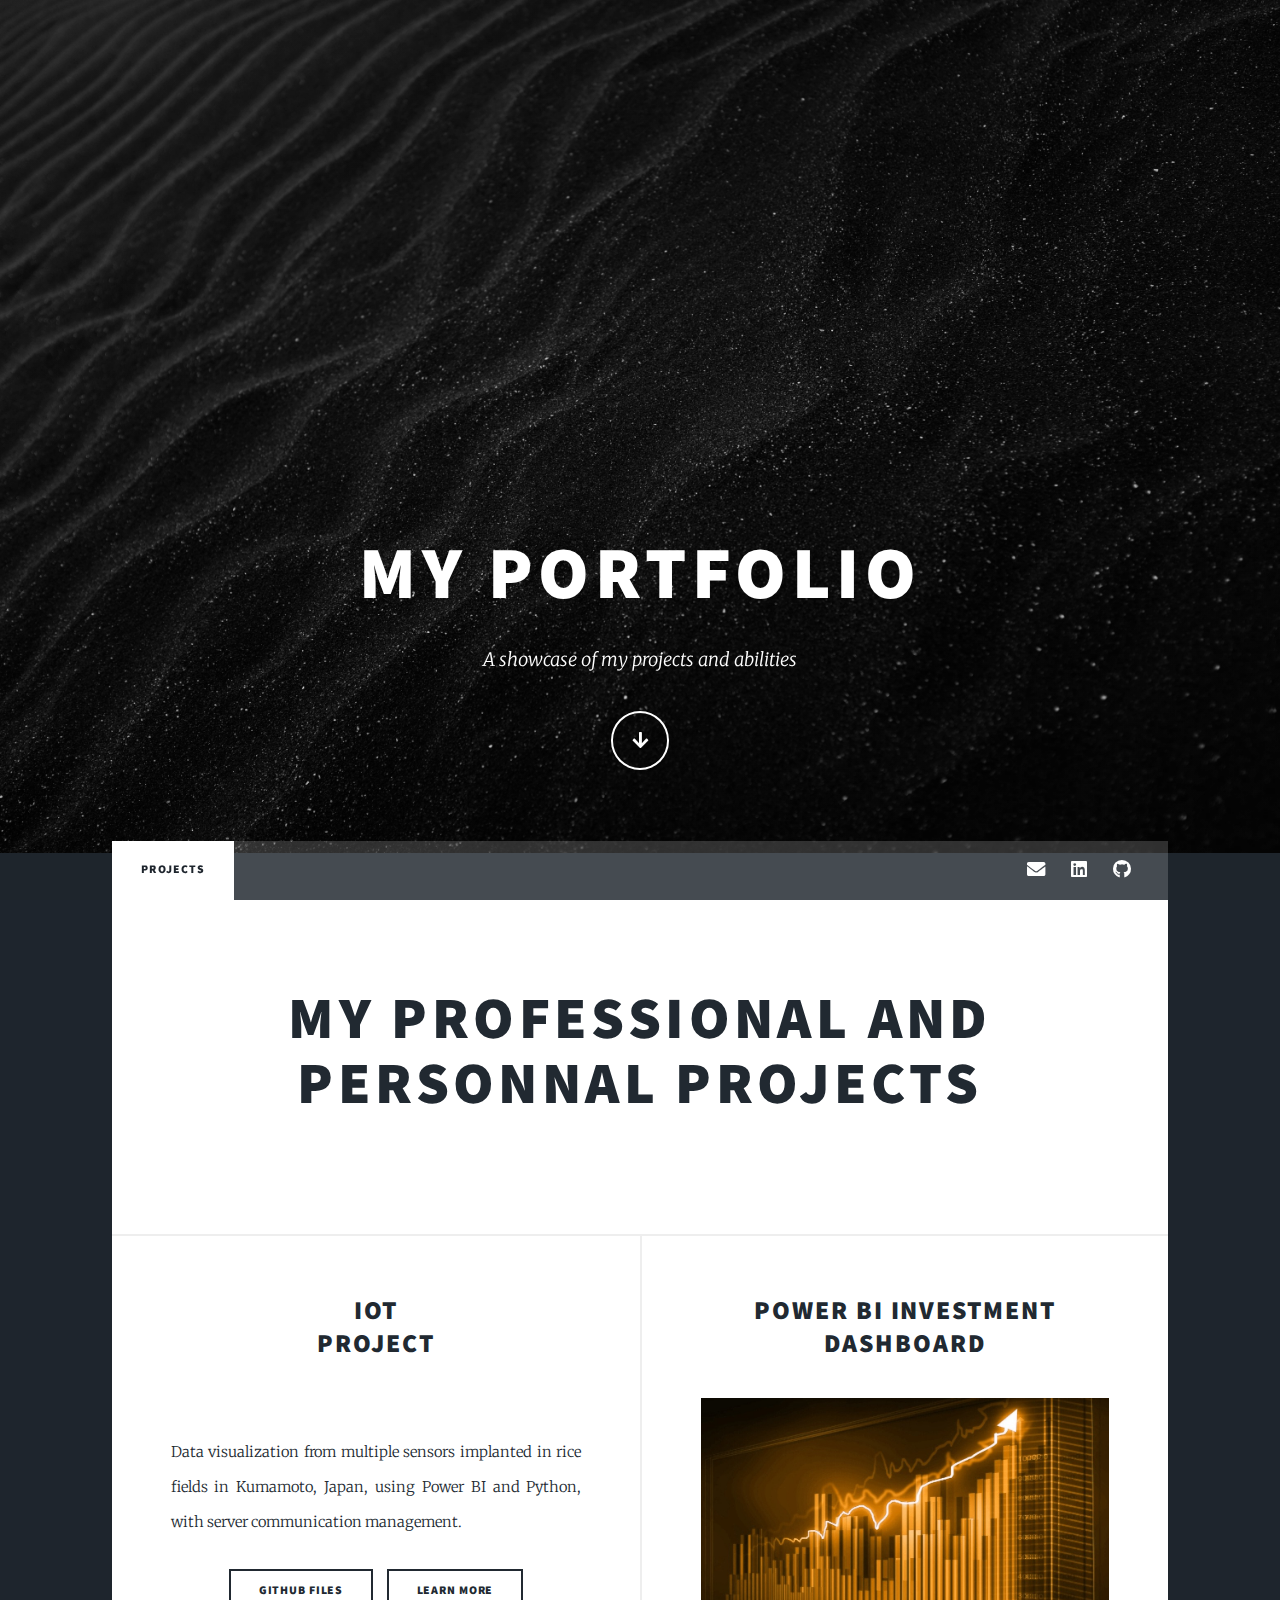
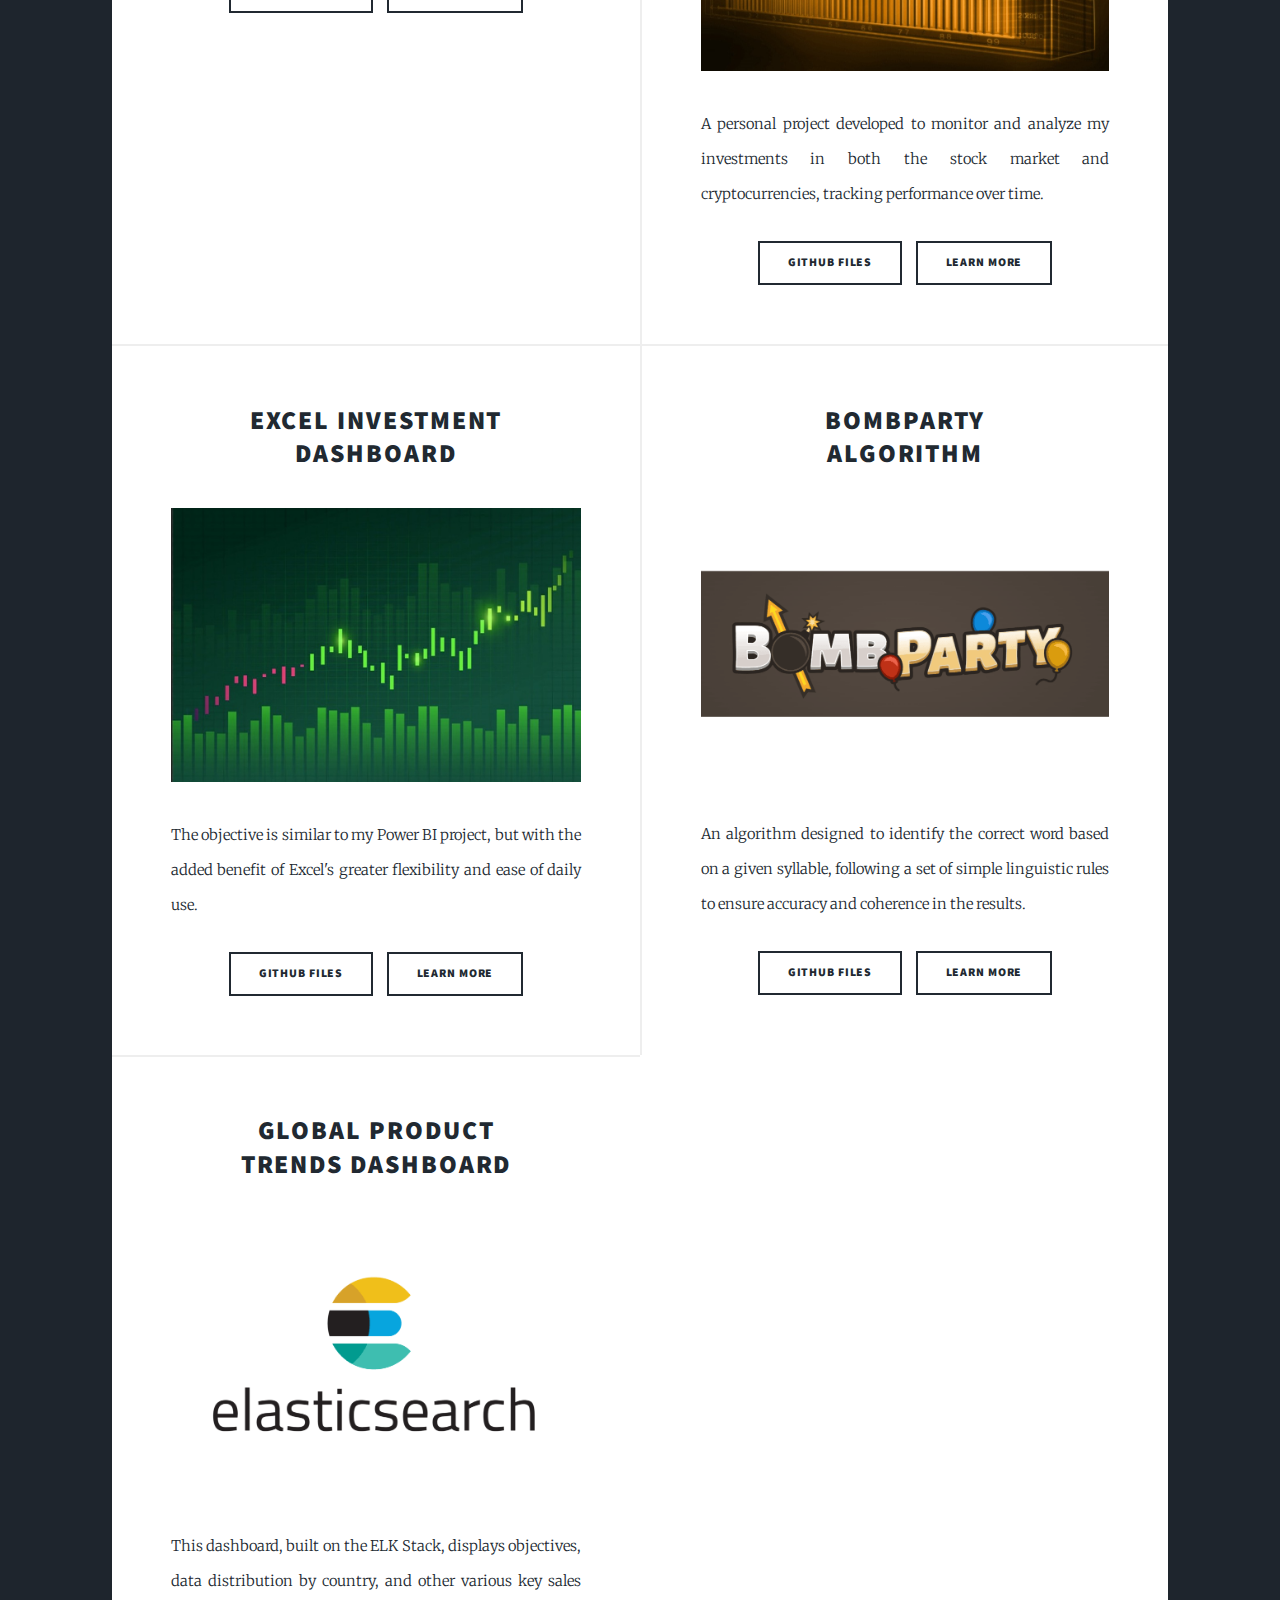
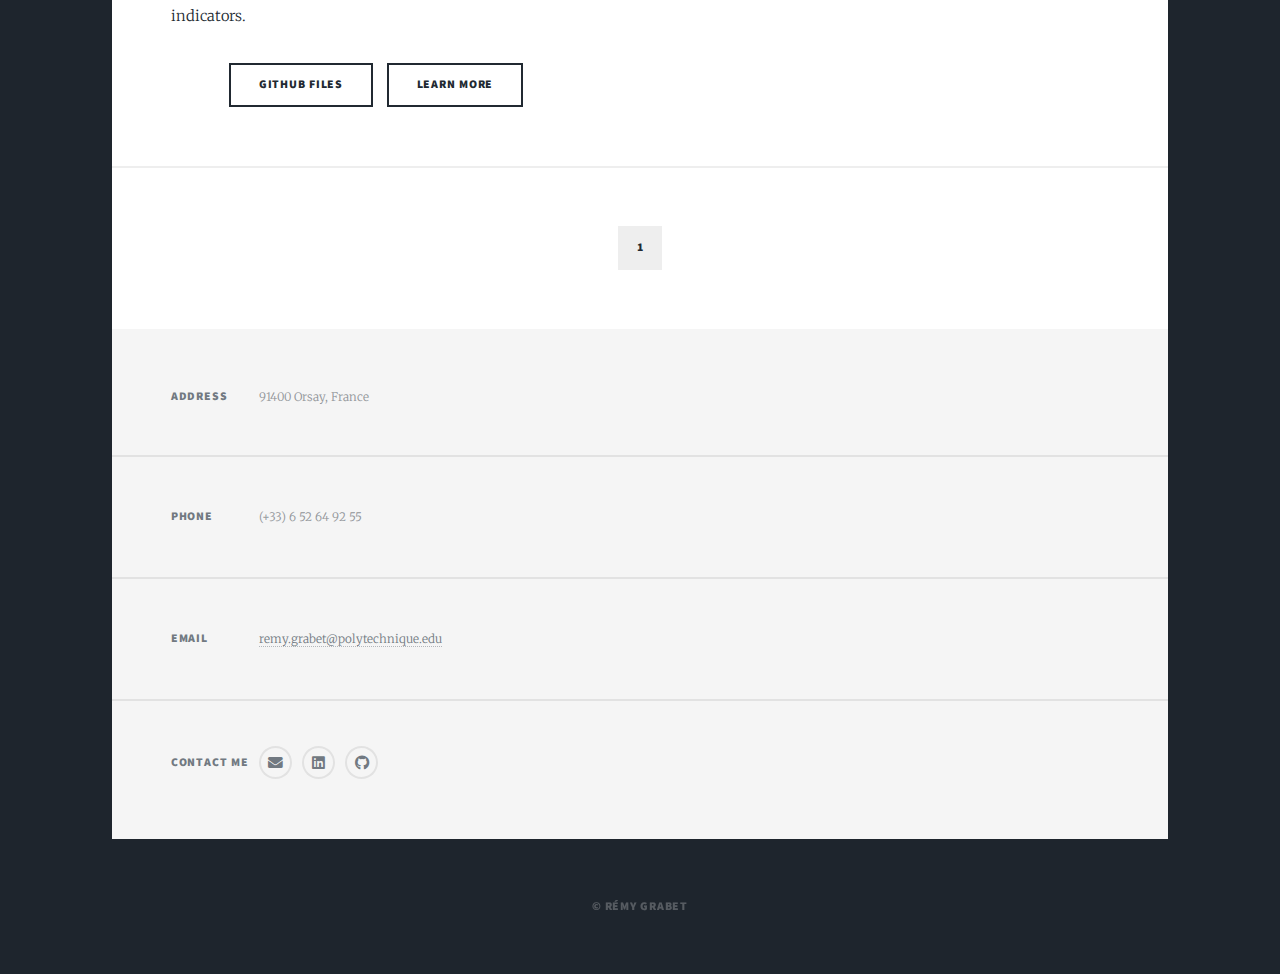
==== commit d1d4e474: "Maj" ====
--- a/index.html
+++ b/index.html
@@ -57,13 +57,12 @@
 							<section class="posts">
 								<article>
 									<header>
-										<h2><a href="iot_project.html">IOT Project</a></h2> <!-- Lier ça aux images de Power Bi que j'affiche sur une autre page -->
+										<h2><a href="iot_project.html">IOT<br>Project</a></h2> <!-- Lier ça aux images de Power Bi que j'affiche sur une autre page -->
 									</header>									
-									<img src="images/iot_project.jpg" alt="" class="image fit" />
-									<p style="text-align: right; font-size: smaller;">Kumamoto, Japon</p>
-									<p>Visualization of data from multiple sensors implanted in rice fields using Power Bi and Python, with management of server communications.</p>
+									<img src="images/iot_project.jpg" alt="" class="image fit" /> <!-- base image size 992-661 -->
+									<p>Data visualization from multiple sensors implanted in rice fields in Kumamoto, Japan, using Power BI and Python, with server communication management.</p>
 									<ul class="actions special">
-										<li><a href="https://github.com/thespicyy/IOT-Project" class="button" target="_blank">Files</a></li>
+										<li><a href="https://github.com/thespicyy/IOT-Project" class="button" target="_blank">Github files</a></li>
 										<li><a href="iot_project.html" class="button">Learn More</a></li>
 									</ul>									
 								</article>
@@ -72,9 +71,9 @@
 										<h2><a href="pbi_dashboard.html">Power Bi Investment Dashboard</a></h2> <!-- Lier ça aux images de Power Bi que j'affiche sur une autre page -->
 									</header>
 									<img src="images/invest_pbi.jpeg" alt="" class="image fit" />
-									<p>Personal project with the aim of tracking my investments in the stock market and cryptocurrencies.</p>
+									<p>A personal project developed to monitor and analyze my investments in both the stock market and cryptocurrencies, tracking performance over time.</p>
 									<ul class="actions special">
-										<li><a href="https://github.com/thespicyy/Investment-dashboard" class="button" target="_blank">Files</a></li>
+										<li><a href="https://github.com/thespicyy/Investment-dashboard" class="button" target="_blank">Github files</a></li>
 										<li><a href="pbi_dashboard.html" class="button">Learn More</a></li>
 									</ul>
 								</article>
@@ -83,21 +82,32 @@
 										<h2><a href="excel_dashboard.html">Excel Investment Dashboard</a></h2> <!-- Lier ça aux images de Power Bi que j'affiche sur une autre page -->
 									</header>
 									<img src="images/invest_excel.jpeg" alt="" class="image fit" />
-									<p>The goal is the same as for my project on Power Bi but with the advantage that Excel offers more flexibility and simplicity in its daily use.</p>
+									<p>The objective is similar to my Power BI project, but with the added benefit of Excel's greater flexibility and ease of daily use.</p>
 									<ul class="actions special">
-										<li><a href="https://github.com/thespicyy/Excel-Investment-Dashboard" class="button" target="_blank">Files</a></li>
+										<li><a href="https://github.com/thespicyy/Excel-Investment-Dashboard" class="button" target="_blank">Github files</a></li>
 										<li><a href="excel_dashboard.html" class="button">Learn More</a></li>
 									</ul>
 								</article>
 								<article>
 									<header>
-										<h2><a href="bombparty.html">Bombparty algorithm</a></h2> <!-- Lier ça aux images de Power Bi que j'affiche sur une autre page -->
+										<h2><a href="bombparty.html">Bombparty<br>algorithm</a></h2> <!-- Lier ça aux images de Power Bi que j'affiche sur une autre page -->
 									</header>
 									<img src="images/bombparty.png" alt="" class="image fit" />
-									<p>Algorithm to find the right word given a syllable by following a few simple rules.</p>
+									<p>An algorithm designed to identify the correct word based on a given syllable, following a set of simple linguistic rules to ensure accuracy and coherence in the results.</p>
 									<ul class="actions special">
-										<li><a href="https://github.com/thespicyy/Bombparty" class="button" target="_blank">Files</a></li>
+										<li><a href="https://github.com/thespicyy/Bombparty" class="button" target="_blank">Github files</a></li>
 										<li><a href="bombparty.html" class="button">Learn More</a></li>
+									</ul>
+								</article>
+								<article>
+									<header>
+										<h2><a href="elk.html">Global Product<br>Trends Dashboard</a></h2> <!-- Lier ça aux images de Power Bi que j'affiche sur une autre page -->
+									</header>
+									<img src="images/elastic_search.png" alt="" class="image fit" />
+									<p>This dashboard, built on the ELK Stack, displays objectives, data distribution by country, and other various key sales indicators.</p>
+									<ul class="actions special">
+										<li><a href="https://github.com/thespicyy/Bombparty" class="button" target="_blank">Github files</a></li>
+										<li><a href="elk.html" class="button">Learn More</a></li>
 									</ul>
 								</article>
 							</section>
